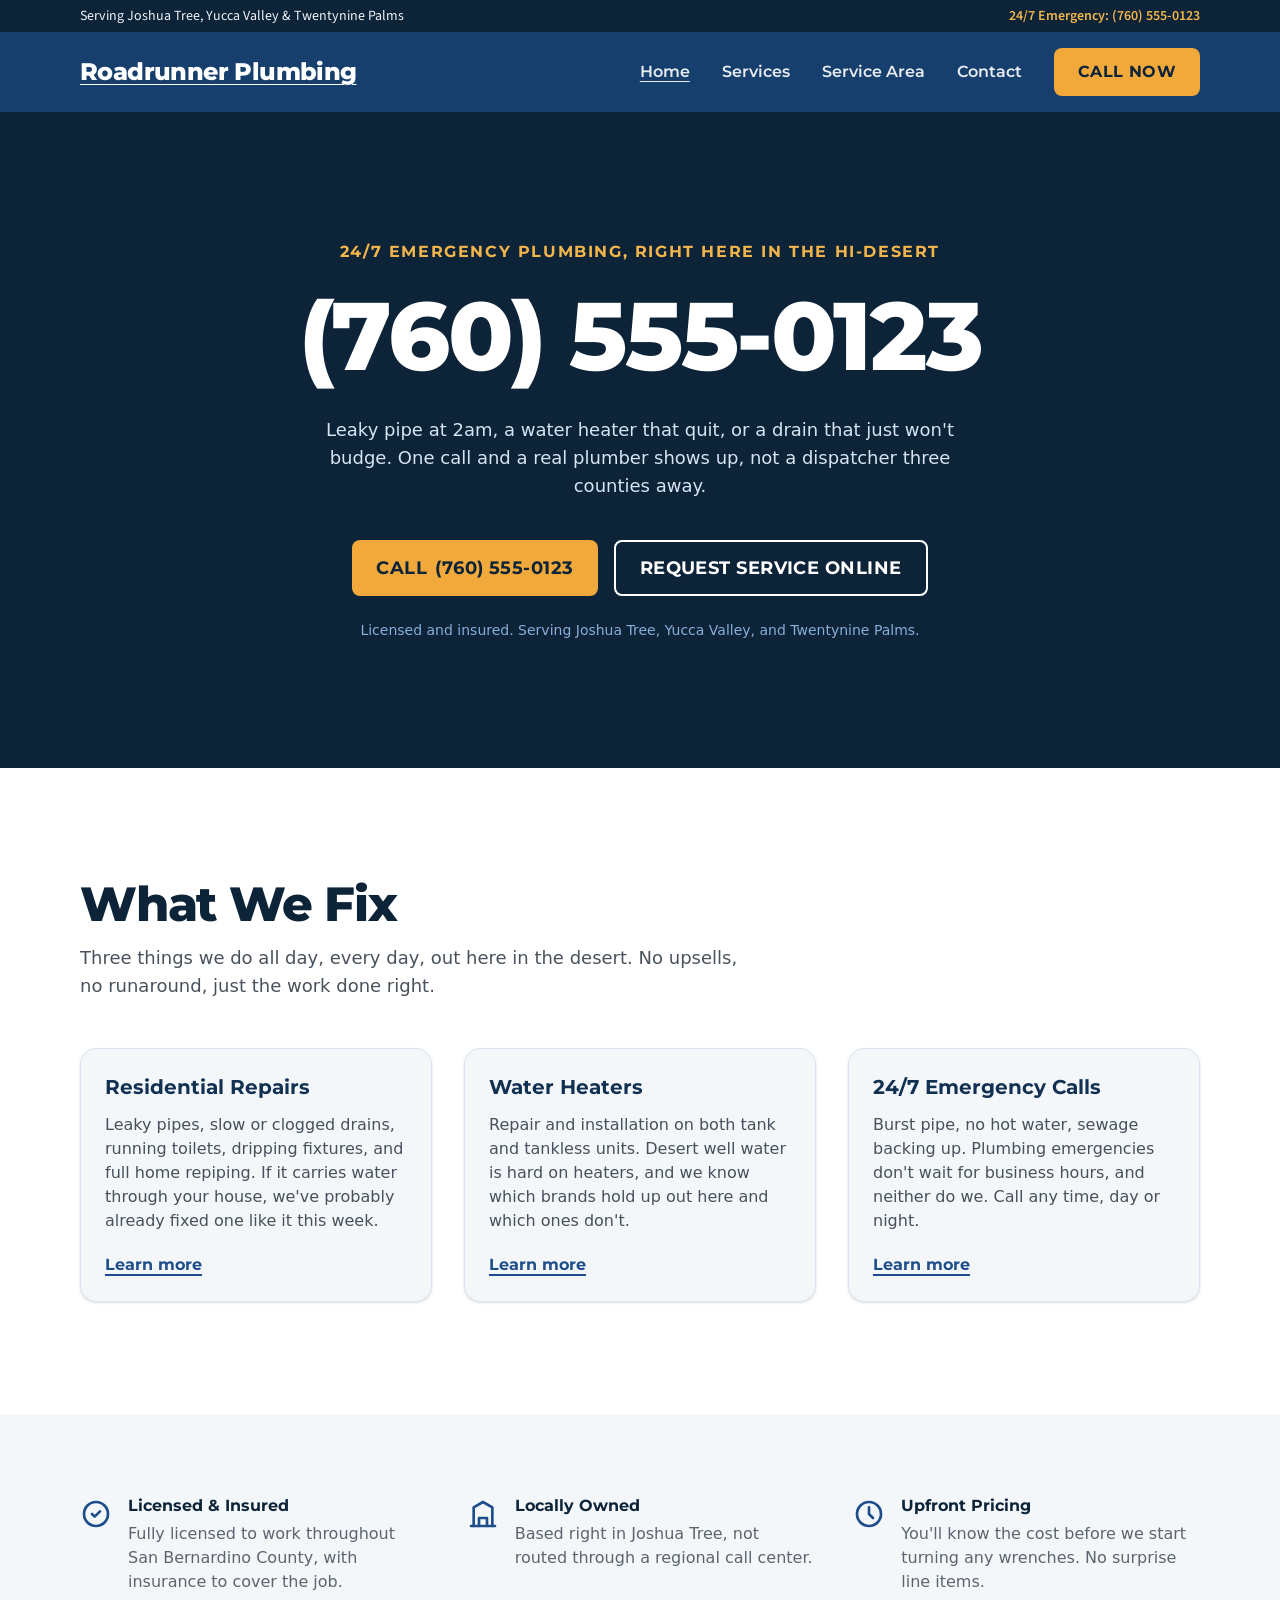
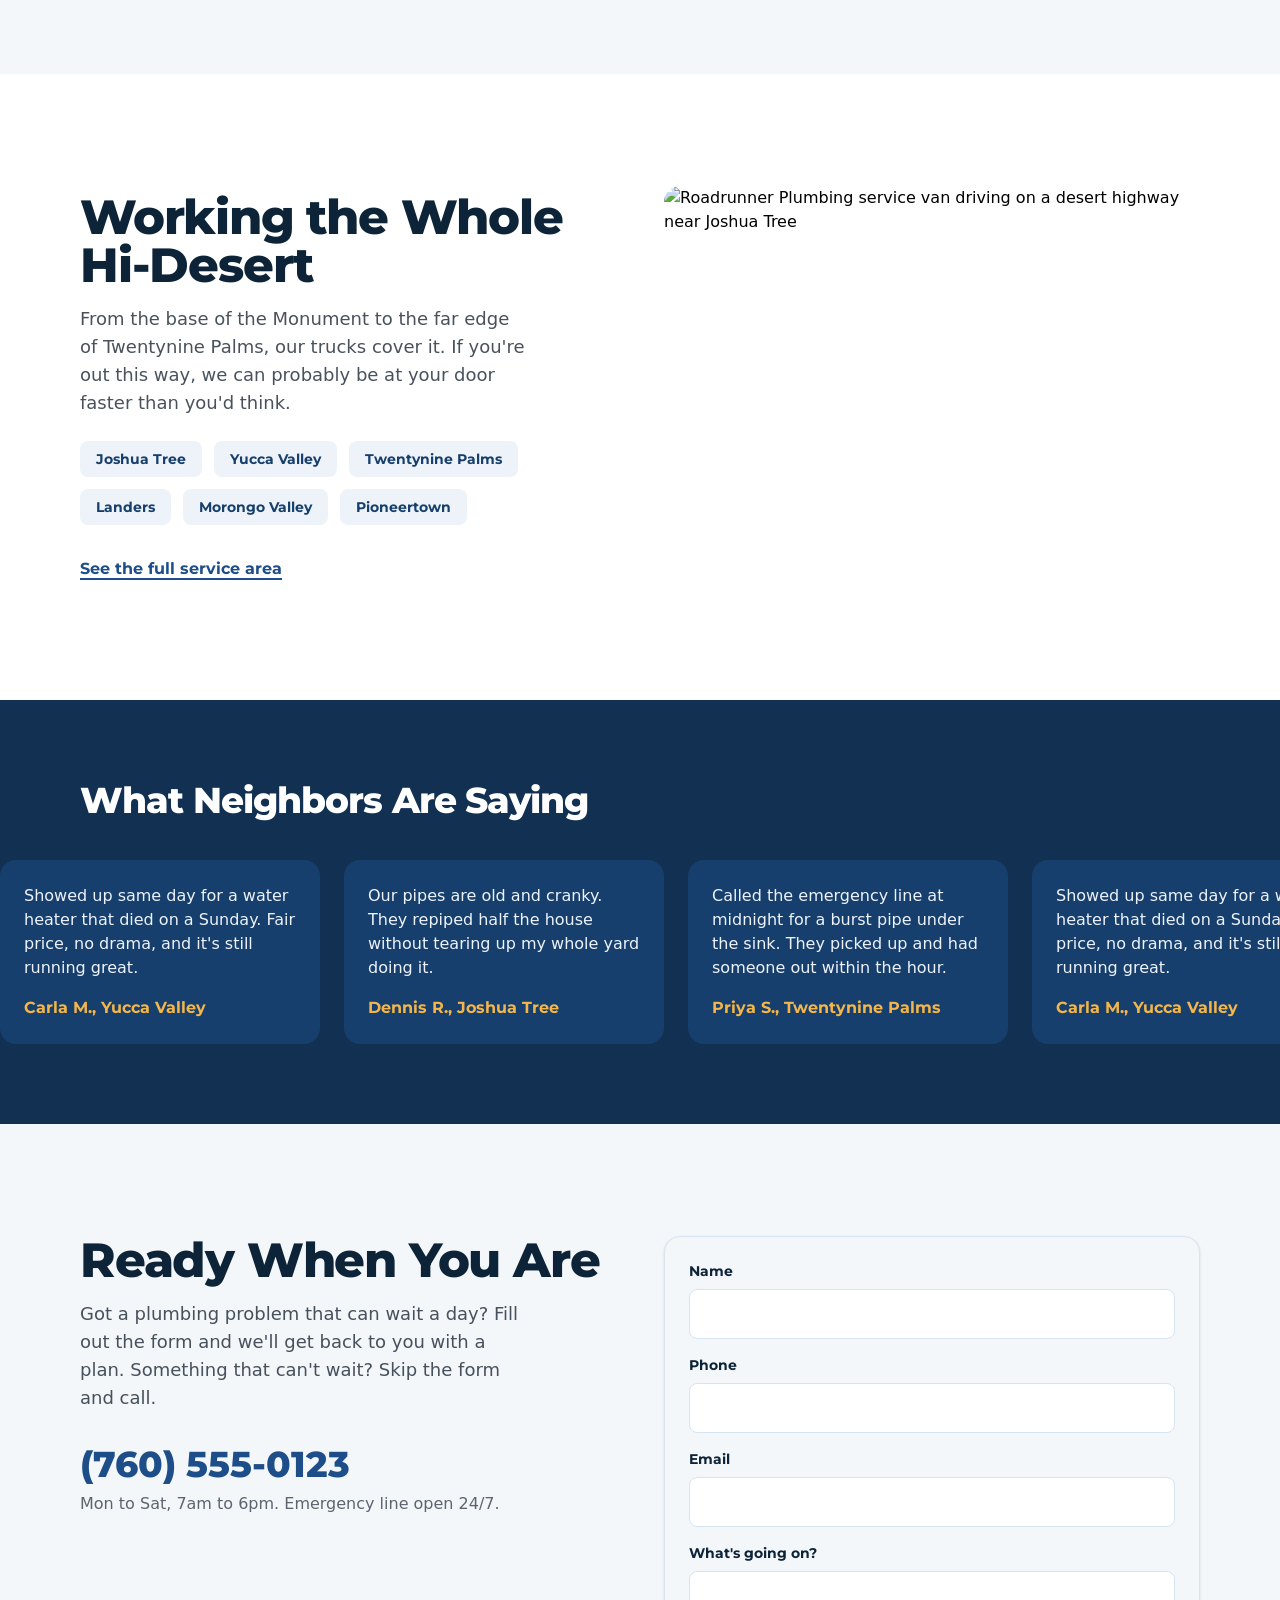
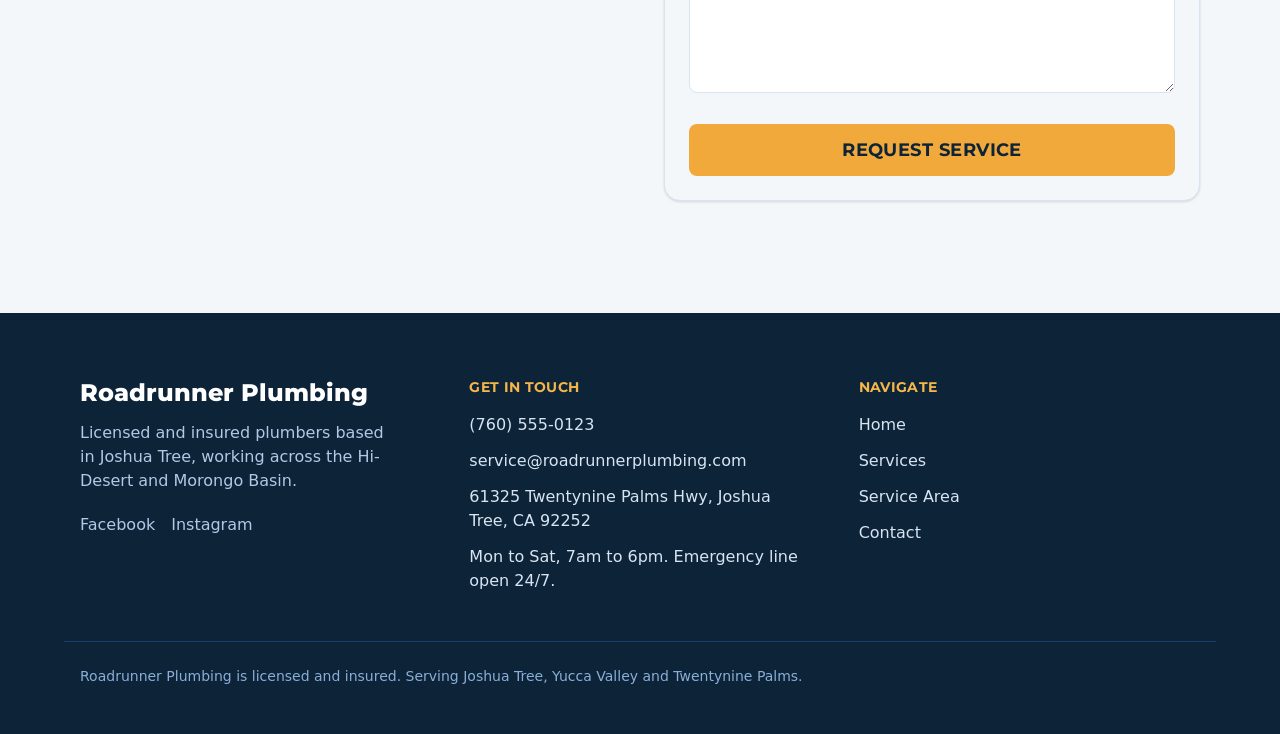
==== index.html @ be27f676 "Initial site generated by Tibly" ====
<!DOCTYPE html>
<html lang="en">
<head>
<meta charset="utf-8">
<meta name="viewport" content="width=device-width, initial-scale=1">
<title>Roadrunner Plumbing | 24/7 Plumbers in Joshua Tree & the Hi-Desert</title>
<meta name="description" content="Roadrunner Plumbing repairs leaks, drains, and fixtures, installs and services tank and tankless water heaters, and answers emergency calls 24/7 across Joshua Tree, Yucca Valley, and Twentynine Palms. Licensed and insured.">
<link rel="canonical" href="https://roadrunner-plumbing-5450.sites.tibly.ai/">
<meta property="og:type" content="website">
<meta property="og:url" content="https://roadrunner-plumbing-5450.sites.tibly.ai/">
<meta property="og:site_name" content="Roadrunner Plumbing">
<meta property="og:title" content="Roadrunner Plumbing | 24/7 Plumbers in Joshua Tree & the Hi-Desert">
<meta property="og:description" content="Roadrunner Plumbing repairs leaks, drains, and fixtures, installs and services tank and tankless water heaters, and answers emergency calls 24/7 across Joshua Tree, Yucca Valley, and Twentynine Palms. Licensed and insured.">
<meta name="twitter:card" content="summary_large_image">
<link rel="icon" href="/favicon.svg" type="image/svg+xml">
<link rel="preconnect" href="https://fonts.googleapis.com">
<link rel="preconnect" href="https://fonts.gstatic.com" crossorigin>
<link href="https://fonts.googleapis.com/css2?family=Montserrat:wght@500;700;800;900&family=Source+Sans+Pro:wght@400;600&display=swap" rel="stylesheet">
<style>details[open] > *:not(summary){animation:tibly-acc .35s ease}@keyframes tibly-acc{from{opacity:0;transform:translateY(-4px)}}</style>
<style>@media (prefers-reduced-motion:no-preference){.tibly-fx{opacity:0;transform:translateY(24px);transition:opacity .7s ease,transform .7s ease}.tibly-fx.tibly-fx-in{opacity:1;transform:none}}</style>
<script>addEventListener('DOMContentLoaded',function(){if(!('IntersectionObserver' in window))return;var io=new IntersectionObserver(function(es){es.forEach(function(en){if(en.isIntersecting){en.target.classList.add('tibly-fx-in');io.unobserve(en.target)}})},{rootMargin:'0px 0px -8% 0px'});document.querySelectorAll('section[data-block] > *').forEach(function(el){if(el.getBoundingClientRect().top>innerHeight){el.classList.add('tibly-fx');io.observe(el)}})});</script>
<style>.tibly-ba{position:relative;overflow:hidden;--ba:50%;cursor:ew-resize;touch-action:pan-y;user-select:none;-webkit-user-select:none}.tibly-ba>img{display:block;width:100%;height:100%;object-fit:cover}.tibly-ba .tibly-ba-before{position:absolute;inset:0;clip-path:inset(0 calc(100% - var(--ba)) 0 0)}.tibly-ba .tibly-ba-before img{display:block;width:100%;height:100%;object-fit:cover}.tibly-ba::after{content:'';position:absolute;top:0;bottom:0;left:var(--ba);width:2px;margin-left:-1px;background:#fff;box-shadow:0 0 6px rgba(0,0,0,.55);pointer-events:none;z-index:1}.tibly-ba::before{content:'';position:absolute;top:50%;left:var(--ba);width:44px;height:44px;transform:translate(-50%,-50%);border-radius:9999px;background:rgba(0,0,0,.75) url("data:image/svg+xml,%3Csvg%20xmlns='http://www.w3.org/2000/svg'%20viewBox='0%200%2024%2024'%20fill='%23fff'%3E%3Cpath%20d='M9%206l-6%206%206%206zM15%206l6%206-6%206z'/%3E%3C/svg%3E") center/22px 22px no-repeat;border:2px solid #fff;box-shadow:0 2px 8px rgba(0,0,0,.4);pointer-events:none;z-index:1}.tibly-ba input[type=range]{position:absolute;inset:0;width:100%;height:100%;margin:0;opacity:0;pointer-events:none;-webkit-appearance:none;appearance:none;z-index:2}[data-lightbox]{cursor:zoom-in}.tibly-lb{position:fixed;inset:0;z-index:9999;background:rgba(0,0,0,.92);display:flex;align-items:center;justify-content:center;cursor:zoom-out;padding:24px}.tibly-lb img{max-width:100%;max-height:100%;object-fit:contain}</style>
<script>document.addEventListener('input',function(e){var t=e.target;if(!t||t.type!=='range')return;var c=t.closest&&t.closest('.tibly-ba');if(c)c.style.setProperty('--ba',t.value+'%')});document.addEventListener('pointerdown',function(e){var c=e.target.closest&&e.target.closest('.tibly-ba');if(!c||e.button>0)return;e.preventDefault();var inp=c.querySelector('input[type=range]');var set=function(x){var r=c.getBoundingClientRect();if(!r.width)return;var p=Math.max(0,Math.min(100,(x-r.left)*100/r.width));c.style.setProperty('--ba',p+'%');if(inp)inp.value=Math.round(p)};set(e.clientX);var mv=function(ev){set(ev.clientX)};var up=function(){document.removeEventListener('pointermove',mv);document.removeEventListener('pointerup',up);document.removeEventListener('pointercancel',up)};document.addEventListener('pointermove',mv);document.addEventListener('pointerup',up);document.addEventListener('pointercancel',up)});document.addEventListener('click',function(e){var im=e.target.closest&&e.target.closest('[data-lightbox]');if(!im||!(im.currentSrc||im.src))return;e.preventDefault();var o=document.createElement('div');o.className='tibly-lb';var big=document.createElement('img');big.src=im.currentSrc||im.src;big.alt=im.alt||'';o.appendChild(big);o.addEventListener('click',function(){o.remove()});document.addEventListener('keydown',function esc(ev){if(ev.key==='Escape'){o.remove();document.removeEventListener('keydown',esc)}});document.body.appendChild(o)});document.addEventListener('click',function(e){var x=e.target.closest&&e.target.closest('[data-announce-close]');if(!x)return;var b=x.closest('[data-announce]');if(b){b.style.display='none';try{sessionStorage.setItem('tibly-announce','1')}catch(_){}}});addEventListener('DOMContentLoaded',function(){try{if(sessionStorage.getItem('tibly-announce')==='1'){var b=document.querySelector('[data-announce]');if(b)b.style.display='none'}}catch(_){}if('IntersectionObserver' in window&&!matchMedia('(prefers-reduced-motion:reduce)').matches){var els=document.querySelectorAll('[data-count]');if(els.length){var io=new IntersectionObserver(function(es){es.forEach(function(en){if(!en.isIntersecting)return;io.unobserve(en.target);var el=en.target,s=el.textContent||'',m=s.match(/[\d,]*\d(?:\.\d+)?/);if(!m)return;var raw=m[0],num=parseFloat(raw.replace(/,/g,''));if(!isFinite(num))return;var pre=s.slice(0,m.index),post=s.slice(m.index+raw.length),grp=raw.indexOf(',')>=0,dec=(raw.split('.')[1]||'').length,t0=performance.now();requestAnimationFrame(function tick(now){var p=Math.min((now-t0)/1400,1);p=1-Math.pow(1-p,3);var v=(num*p).toFixed(dec);if(grp)v=Number(v).toLocaleString('en-US',{minimumFractionDigits:dec});el.textContent=pre+v+post;if(p<1)requestAnimationFrame(tick)})})},{rootMargin:'0px 0px -10% 0px'});els.forEach(function(el){io.observe(el)})}}var badge=document.querySelector('[data-tibly-open]');if(badge){var src=document.querySelector('[data-tibly-field="hours"]');var txt=(src&&src.textContent||'').toLowerCase();var days=['sun','mon','tue','wed','thu','fri','sat'];var toMin=function(h,mm,ap){h=+h;mm=+(mm||0);if(ap==='pm'&&h!==12)h+=12;if(ap==='am'&&h===12)h=0;return h*60+mm};var spans=[];var re=/(sun|mon|tue|wed|thu|fri|sat|daily|every ?day)[a-z]*\s*(?:[-\u2013\u2014]\s*(sun|mon|tue|wed|thu|fri|sat)[a-z]*)?\s*:?\s*(\d{1,2})(?::(\d{2}))?\s*(am|pm)?\s*[-\u2013\u2014]\s*(\d{1,2})(?::(\d{2}))?\s*(am|pm)?/g,mm;while((mm=re.exec(txt))){var d1=mm[1].slice(0,3),d2=mm[2],ap1=mm[5]||(mm[8]==='pm'&&+mm[3]<=+mm[6]?'am':mm[8]),o=toMin(mm[3],mm[4],ap1),c=toMin(mm[6],mm[7],mm[8]);var from=d1==='dai'||d1==='eve'?0:days.indexOf(d1),to=d2?days.indexOf(d2.slice(0,3)):(d1==='dai'||d1==='eve'?6:from);if(from<0)continue;for(var d=from;;d=(d+1)%7){spans.push([d,o,c]);if(d===to)break}}if(spans.length){var now=new Date(),cur=now.getDay(),min=now.getHours()*60+now.getMinutes();var open=spans.some(function(s){return s[0]===cur&&min>=s[1]&&min<s[2]});badge.textContent=open?(badge.getAttribute('data-open-text')||'Open now'):(badge.getAttribute('data-closed-text')||'Closed now');badge.setAttribute('data-state',open?'open':'closed');badge.hidden=false}}});</script>
<style>header a[aria-current="page"]:not(:has(img,svg)){text-decoration:underline;text-underline-offset:4px;text-decoration-thickness:1px}</style>
<style>#nav-open~[class*="peer-checked:"][class*="fixed"]{min-height:100vh;min-height:100dvh}@media (prefers-reduced-motion:no-preference){label[for="nav-open"] span{transition:transform .3s ease,opacity .2s ease}header:has(#nav-open:checked) label[for="nav-open"]:not([aria-label="Close" i]) span:not(:has(span)):nth-of-type(1){transform:translateY(8px) rotate(45deg)}header:has(#nav-open:checked) label[for="nav-open"]:not([aria-label="Close" i]) span:not(:has(span)):nth-of-type(2){opacity:0}header:has(#nav-open:checked) label[for="nav-open"]:not([aria-label="Close" i]) span:not(:has(span)):nth-of-type(3){transform:translateY(-8px) rotate(-45deg)}#nav-open:checked~[class*="peer-checked:"]{animation:tibly-nav-in .25s ease}#nav-open:checked~[class*="peer-checked:"] label[for="nav-open"]{display:inline-block;animation:tibly-x-in .35s ease}@keyframes tibly-nav-in{from{opacity:0;transform:translateY(10px)}}@keyframes tibly-x-in{from{opacity:0;transform:rotate(-90deg) scale(.6)}}}</style>
<link rel="stylesheet" href="/styles.css?v=61025ad1">
</head>
<body>
<!-- block:header -->
<header class="relative font-body text-ink">
  <input type="checkbox" id="nav-open" class="peer sr-only">

  <div class="bg-brand-900 text-brand-50">
    <div class="mx-auto flex max-w-6xl items-center justify-between px-4 py-1.5 text-sm">
      <span>Serving Joshua Tree, Yucca Valley &amp; Twentynine Palms</span>
      <a href="tel:+17605550123" data-tibly-field="phone" class="hidden font-semibold text-accent-400 hover:text-accent-300 sm:inline">24/7 Emergency: (760) 555-0123</a>
    </div>
  </div>

  <div class="bg-brand-700">
    <div class="mx-auto flex max-w-6xl items-center justify-between px-4 py-4">
      <a href="/" class="font-display text-xl font-extrabold tracking-tight text-white md:text-2xl" aria-current="page">
        <span data-tibly-field="business-name">Roadrunner Plumbing</span>
      </a>

      <nav class="hidden items-center gap-8 md:flex">
        <a href="/" class="font-display font-semibold text-white/90 transition-colors hover:text-accent-400" aria-current="page">Home</a>
        <a href="/services" class="font-display font-semibold text-white/90 transition-colors hover:text-accent-400">Services</a>
        <a href="/service-area" class="font-display font-semibold text-white/90 transition-colors hover:text-accent-400">Service Area</a>
        <a href="/contact" class="font-display font-semibold text-white/90 transition-colors hover:text-accent-400">Contact</a>
        <a href="tel:+17605550123" data-tibly-field="phone" class="btn">Call Now</a>
      </nav>

      <label for="nav-open" class="md:hidden cursor-pointer text-white" aria-label="Menu">
        <svg class="h-8 w-8" viewBox="0 0 24 24" fill="none" stroke="currentColor" stroke-width="2" stroke-linecap="round">
          <line x1="3" y1="6" x2="21" y2="6"/>
          <line x1="3" y1="12" x2="21" y2="12"/>
          <line x1="3" y1="18" x2="21" y2="18"/>
        </svg>
      </label>
    </div>
  </div>

  <div class="hidden peer-checked:flex md:hidden fixed inset-0 z-50 flex-col bg-brand-800 px-6 py-6">
    <div class="flex items-center justify-between">
      <span class="font-display text-xl font-extrabold text-white" data-tibly-field="business-name">Roadrunner Plumbing</span>
      <label for="nav-open" aria-label="Close" class="cursor-pointer text-white">
        <svg class="h-8 w-8" viewBox="0 0 24 24" fill="none" stroke="currentColor" stroke-width="2" stroke-linecap="round">
          <line x1="18" y1="6" x2="6" y2="18"/>
          <line x1="6" y1="6" x2="18" y2="18"/>
        </svg>
      </label>
    </div>

    <nav class="mt-16 flex flex-col gap-8">
      <a href="/" class="font-display text-3xl font-bold text-white" aria-current="page">Home</a>
      <a href="/services" class="font-display text-3xl font-bold text-white">Services</a>
      <a href="/service-area" class="font-display text-3xl font-bold text-white">Service Area</a>
      <a href="/contact" class="font-display text-3xl font-bold text-white">Contact</a>
    </nav>

    <div class="mt-auto">
      <a href="tel:+17605550123" data-tibly-field="phone" class="btn w-full text-lg">Call (760) 555-0123</a>
    </div>
  </div>
</header>
<!-- /block:header -->
<!-- block:value-hero-cta -->
<section class="bg-brand-900 text-white relative overflow-hidden" data-block="value-hero-cta">
  <div class="mx-auto max-w-6xl px-4 py-20 text-center md:py-32">
    <p class="font-display text-sm font-bold uppercase tracking-widest text-accent-400 md:text-base">24/7 Emergency Plumbing, Right Here in the Hi-Desert</p>
    <a href="tel:+17605550123" class="mt-6 block break-words font-display text-5xl font-extrabold leading-none tracking-tight text-white transition-colors hover:text-accent-400 sm:text-6xl md:text-8xl">
      <span data-tibly-field="phone">(760) 555-0123</span>
    </a>
    <p class="mx-auto mt-8 max-w-2xl text-lg text-brand-100">
      Leaky pipe at 2am, a water heater that quit, or a drain that just won't budge. One call and a real plumber shows up, not a dispatcher three counties away.
    </p>
    <div class="mt-10 flex flex-col justify-center gap-4 sm:flex-row">
      <a href="tel:+17605550123" class="btn text-lg">Call <span data-tibly-field="phone">(760) 555-0123</span></a>
      <a href="/contact" class="btn-secondary text-lg">Request Service Online</a>
    </div>
    <p class="mt-6 text-sm text-brand-300">Licensed and insured. Serving Joshua Tree, Yucca Valley, and Twentynine Palms.</p>
  </div>
</section>
<!-- /block:value-hero-cta -->
<!-- block:service-grid -->
<section class="bg-white" data-block="service-grid">
  <div class="mx-auto max-w-6xl px-4 py-20 md:py-28">
    <div class="max-w-2xl">
      <h2 class="font-display text-4xl font-extrabold tracking-tight text-brand-900 md:text-5xl">What We Fix</h2>
      <p class="mt-4 text-lg text-ink/80">Three things we do all day, every day, out here in the desert. No upsells, no runaround, just the work done right.</p>
    </div>

    <div class="mt-12 grid grid-cols-1 gap-8 md:grid-cols-3">
      <div class="card flex flex-col transition-all duration-200 hover:-translate-y-1 hover:shadow-md">
        <h3 class="font-display text-xl font-bold text-brand-800">Residential Repairs</h3>
        <p class="mt-3 flex-1 text-ink/80">Leaky pipes, slow or clogged drains, running toilets, dripping fixtures, and full home repiping. If it carries water through your house, we've probably already fixed one like it this week.</p>
        <a href="/services" class="mt-5 inline-block font-display font-bold text-brand-600 underline decoration-2 underline-offset-4 transition-colors hover:text-accent-600">Learn more</a>
      </div>

      <div class="card flex flex-col transition-all duration-200 hover:-translate-y-1 hover:shadow-md">
        <h3 class="font-display text-xl font-bold text-brand-800">Water Heaters</h3>
        <p class="mt-3 flex-1 text-ink/80">Repair and installation on both tank and tankless units. Desert well water is hard on heaters, and we know which brands hold up out here and which ones don't.</p>
        <a href="/services" class="mt-5 inline-block font-display font-bold text-brand-600 underline decoration-2 underline-offset-4 transition-colors hover:text-accent-600">Learn more</a>
      </div>

      <div class="card flex flex-col transition-all duration-200 hover:-translate-y-1 hover:shadow-md">
        <h3 class="font-display text-xl font-bold text-brand-800">24/7 Emergency Calls</h3>
        <p class="mt-3 flex-1 text-ink/80">Burst pipe, no hot water, sewage backing up. Plumbing emergencies don't wait for business hours, and neither do we. Call any time, day or night.</p>
        <a href="/services" class="mt-5 inline-block font-display font-bold text-brand-600 underline decoration-2 underline-offset-4 transition-colors hover:text-accent-600">Learn more</a>
      </div>
    </div>
  </div>
</section>
<!-- /block:service-grid -->
<!-- block:trust-bar -->
<section class="bg-surface" data-block="trust-bar">
  <div class="mx-auto max-w-6xl px-4 py-16 md:py-20">
    <div class="grid grid-cols-1 gap-10 md:grid-cols-3">
      <div class="flex items-start gap-4">
        <svg class="mt-1 h-8 w-8 shrink-0 text-brand-600" viewBox="0 0 24 24" fill="none" stroke="currentColor" stroke-width="2" stroke-linecap="round" stroke-linejoin="round"><path d="M9 12l2 2 4-4"/><circle cx="12" cy="12" r="9"/></svg>
        <div>
          <h3 class="font-display font-bold text-brand-900">Licensed &amp; Insured</h3>
          <p class="mt-1 text-ink/70">Fully licensed to work throughout San Bernardino County, with insurance to cover the job.</p>
        </div>
      </div>
      <div class="flex items-start gap-4">
        <svg class="mt-1 h-8 w-8 shrink-0 text-brand-600" viewBox="0 0 24 24" fill="none" stroke="currentColor" stroke-width="2" stroke-linecap="round" stroke-linejoin="round"><path d="M3 21h18"/><path d="M5 21V7l7-4 7 4v14"/><path d="M9 21v-6h6v6"/></svg>
        <div>
          <h3 class="font-display font-bold text-brand-900">Locally Owned</h3>
          <p class="mt-1 text-ink/70">Based right in Joshua Tree, not routed through a regional call center.</p>
        </div>
      </div>
      <div class="flex items-start gap-4">
        <svg class="mt-1 h-8 w-8 shrink-0 text-brand-600" viewBox="0 0 24 24" fill="none" stroke="currentColor" stroke-width="2" stroke-linecap="round" stroke-linejoin="round"><circle cx="12" cy="12" r="9"/><path d="M12 7v5l3 3"/></svg>
        <div>
          <h3 class="font-display font-bold text-brand-900">Upfront Pricing</h3>
          <p class="mt-1 text-ink/70">You'll know the cost before we start turning any wrenches. No surprise line items.</p>
        </div>
      </div>
    </div>
  </div>
</section>
<!-- /block:trust-bar -->
<!-- block:coverage-area -->
<section class="bg-white" data-block="coverage-area">
  <div class="mx-auto max-w-6xl px-4 py-20 md:py-28">
    <div class="grid grid-cols-1 gap-12 md:grid-cols-2 md:items-center">
      <div>
        <h2 class="font-display text-4xl font-extrabold tracking-tight text-brand-900 md:text-5xl">Working the Whole Hi-Desert</h2>
        <p class="mt-4 max-w-md text-lg text-ink/80">From the base of the Monument to the far edge of Twentynine Palms, our trucks cover it. If you're out this way, we can probably be at your door faster than you'd think.</p>
        <div class="mt-6 flex flex-wrap gap-3">
          <span class="rounded-md bg-brand-50 px-4 py-2 font-display text-sm font-bold text-brand-700">Joshua Tree</span>
          <span class="rounded-md bg-brand-50 px-4 py-2 font-display text-sm font-bold text-brand-700">Yucca Valley</span>
          <span class="rounded-md bg-brand-50 px-4 py-2 font-display text-sm font-bold text-brand-700">Twentynine Palms</span>
          <span class="rounded-md bg-brand-50 px-4 py-2 font-display text-sm font-bold text-brand-700">Landers</span>
          <span class="rounded-md bg-brand-50 px-4 py-2 font-display text-sm font-bold text-brand-700">Morongo Valley</span>
          <span class="rounded-md bg-brand-50 px-4 py-2 font-display text-sm font-bold text-brand-700">Pioneertown</span>
        </div>
        <a href="/service-area" class="mt-8 inline-block font-display font-bold text-brand-600 underline decoration-2 underline-offset-4 transition-colors hover:text-accent-600">See the full service area</a>
      </div>
      <div class="overflow-hidden rounded-lg">
        <img loading="lazy" src="https://images.pexels.com/photos/3026093/pexels-photo-3026093.jpeg?auto=compress&cs=tinysrgb&h=650&w=940" alt="Roadrunner Plumbing service van driving on a desert highway near Joshua Tree" class="aspect-[4/3] w-full object-cover">
      </div>
    </div>
  </div>
</section>
<!-- /block:coverage-area -->
<!-- block:review-strip -->
<section class="bg-brand-800 py-16 md:py-20" data-block="review-strip">
  <div class="mx-auto max-w-6xl px-4">
    <h2 class="font-display text-3xl font-extrabold tracking-tight text-white md:text-4xl">What Neighbors Are Saying</h2>
  </div>
  <div class="mt-10 overflow-hidden">
    <div class="flex w-max animate-marquee gap-6">
      <div class="flex shrink-0 gap-6">
        <div class="w-80 shrink-0 rounded-lg bg-brand-700 p-6">
          <p class="text-brand-50">Showed up same day for a water heater that died on a Sunday. Fair price, no drama, and it's still running great.</p>
          <p class="mt-4 font-display font-bold text-accent-400">Carla M., Yucca Valley</p>
        </div>
        <div class="w-80 shrink-0 rounded-lg bg-brand-700 p-6">
          <p class="text-brand-50">Our pipes are old and cranky. They repiped half the house without tearing up my whole yard doing it.</p>
          <p class="mt-4 font-display font-bold text-accent-400">Dennis R., Joshua Tree</p>
        </div>
        <div class="w-80 shrink-0 rounded-lg bg-brand-700 p-6">
          <p class="text-brand-50">Called the emergency line at midnight for a burst pipe under the sink. They picked up and had someone out within the hour.</p>
          <p class="mt-4 font-display font-bold text-accent-400">Priya S., Twentynine Palms</p>
        </div>
      </div>
      <div class="flex shrink-0 gap-6" aria-hidden="true">
        <div class="w-80 shrink-0 rounded-lg bg-brand-700 p-6">
          <p class="text-brand-50">Showed up same day for a water heater that died on a Sunday. Fair price, no drama, and it's still running great.</p>
          <p class="mt-4 font-display font-bold text-accent-400">Carla M., Yucca Valley</p>
        </div>
        <div class="w-80 shrink-0 rounded-lg bg-brand-700 p-6">
          <p class="text-brand-50">Our pipes are old and cranky. They repiped half the house without tearing up my whole yard doing it.</p>
          <p class="mt-4 font-display font-bold text-accent-400">Dennis R., Joshua Tree</p>
        </div>
        <div class="w-80 shrink-0 rounded-lg bg-brand-700 p-6">
          <p class="text-brand-50">Called the emergency line at midnight for a burst pipe under the sink. They picked up and had someone out within the hour.</p>
          <p class="mt-4 font-display font-bold text-accent-400">Priya S., Twentynine Palms</p>
        </div>
      </div>
    </div>
  </div>
</section>
<!-- /block:review-strip -->
<!-- block:quote-cta -->
<section class="bg-surface" data-block="quote-cta">
  <div class="mx-auto max-w-6xl px-4 py-20 md:py-28">
    <div class="grid grid-cols-1 gap-12 md:grid-cols-2">
      <div>
        <h2 class="font-display text-4xl font-extrabold tracking-tight text-brand-900 md:text-5xl">Ready When You Are</h2>
        <p class="mt-4 max-w-md text-lg text-ink/80">Got a plumbing problem that can wait a day? Fill out the form and we'll get back to you with a plan. Something that can't wait? Skip the form and call.</p>
        <a href="tel:+17605550123" class="mt-8 inline-flex font-display text-3xl font-extrabold text-brand-600 transition-colors hover:text-accent-600 md:text-4xl">
          <span data-tibly-field="phone">(760) 555-0123</span>
        </a>
        <p class="mt-2 text-ink/70" data-tibly-field="hours">Mon to Sat, 7am to 6pm. Emergency line open 24/7.</p>
      </div>

      <form method="POST" action="https://api.tibly.ai/api/public/site-forms" class="card">
        <input type="hidden" name="_page" value="/">
        <input type="text" name="_gotcha" class="hidden" tabindex="-1" autocomplete="off" aria-hidden="true">

        <div>
          <label for="qc-name" class="block font-display text-sm font-bold text-brand-900">Name</label>
          <input id="qc-name" name="name" type="text" required class="mt-2 w-full rounded-md border border-brand-100 bg-white px-4 py-3 text-ink focus:outline-none focus:ring-2 focus:ring-brand-500">
        </div>

        <div class="mt-4">
          <label for="qc-phone" class="block font-display text-sm font-bold text-brand-900">Phone</label>
          <input id="qc-phone" name="phone" type="tel" required class="mt-2 w-full rounded-md border border-brand-100 bg-white px-4 py-3 text-ink focus:outline-none focus:ring-2 focus:ring-brand-500">
        </div>

        <div class="mt-4">
          <label for="qc-email" class="block font-display text-sm font-bold text-brand-900">Email</label>
          <input id="qc-email" name="email" type="email" class="mt-2 w-full rounded-md border border-brand-100 bg-white px-4 py-3 text-ink focus:outline-none focus:ring-2 focus:ring-brand-500">
        </div>

        <div class="mt-4">
          <label for="qc-message" class="block font-display text-sm font-bold text-brand-900">What's going on?</label>
          <textarea id="qc-message" name="message" rows="4" required class="mt-2 w-full rounded-md border border-brand-100 bg-white px-4 py-3 text-ink focus:outline-none focus:ring-2 focus:ring-brand-500"></textarea>
        </div>

        <button type="submit" class="btn mt-6 w-full text-lg">Request Service</button>
      </form>
    </div>
  </div>
</section>
<!-- /block:quote-cta -->
<!-- block:footer -->
<footer class="bg-brand-900 pb-24 pt-16 text-brand-50 md:pb-12">
  <div class="mx-auto grid max-w-6xl grid-cols-1 gap-12 px-4 md:grid-cols-3">
    <div>
      <h2 class="font-display text-2xl font-extrabold text-white">
        <span data-tibly-field="business-name">Roadrunner Plumbing</span>
      </h2>
      <p class="mt-3 max-w-xs text-brand-200">
        Licensed and insured plumbers based in Joshua Tree, working across the Hi-Desert and Morongo Basin.
      </p>
      <div data-tibly-field="links" class="mt-5 flex gap-4">
        <a href="https://facebook.com" class="text-brand-200 transition-colors hover:text-accent-400">Facebook</a>
        <a href="https://instagram.com" class="text-brand-200 transition-colors hover:text-accent-400">Instagram</a>
      </div>
    </div>

    <div>
      <h3 class="font-display text-sm font-bold uppercase tracking-wide text-accent-400">Get In Touch</h3>
      <ul class="mt-4 space-y-3 text-brand-100">
        <li>
          <a href="tel:+17605550123" data-tibly-field="phone" class="hover:text-white">(760) 555-0123</a>
        </li>
        <li>
          <a href="mailto:service@roadrunnerplumbing.com" data-tibly-field="email" class="hover:text-white">service@roadrunnerplumbing.com</a>
        </li>
        <li data-tibly-field="address">61325 Twentynine Palms Hwy, Joshua Tree, CA 92252</li>
        <li data-tibly-field="hours">Mon to Sat, 7am to 6pm. Emergency line open 24/7.</li>
      </ul>
    </div>

    <div>
      <h3 class="font-display text-sm font-bold uppercase tracking-wide text-accent-400">Navigate</h3>
      <nav class="mt-4 flex flex-col gap-3 text-brand-100">
        <a href="/" class="hover:text-white">Home</a>
        <a href="/services" class="hover:text-white">Services</a>
        <a href="/service-area" class="hover:text-white">Service Area</a>
        <a href="/contact" class="hover:text-white">Contact</a>
      </nav>
    </div>
  </div>

  <div class="mx-auto mt-12 max-w-6xl border-t border-brand-700 px-4 pt-6 text-sm text-brand-300">
    <span data-tibly-field="business-name">Roadrunner Plumbing</span> is licensed and insured. Serving Joshua Tree, Yucca Valley and Twentynine Palms.
  </div>

  <div class="fixed bottom-0 inset-x-0 z-40 md:hidden">
    <a href="tel:+17605550123" data-tibly-field="phone" class="flex w-full items-center justify-center bg-accent-500 py-4 font-display text-lg font-bold uppercase tracking-wide text-brand-900 transition-colors hover:bg-accent-400">
      Call Now: (760) 555-0123
    </a>
  </div>
</footer>
<!-- /block:footer -->
  <script async src="https://api.tibly.ai/widget/v1.js"></script>
</body>
</html>
---- styles.css ----
/*! tailwindcss v4.3.2 | MIT License | https://tailwindcss.com */
@layer properties{@supports (((-webkit-hyphens:none)) and (not (margin-trim:inline))) or ((-moz-orient:inline) and (not (color:rgb(from red r g b)))){*,:before,:after,::backdrop{--tw-scroll-snap-strictness:proximity;--tw-space-y-reverse:0;--tw-border-style:solid;--tw-leading:initial;--tw-font-weight:initial;--tw-tracking:initial;--tw-shadow:0 0 #0000;--tw-shadow-color:initial;--tw-shadow-alpha:100%;--tw-inset-shadow:0 0 #0000;--tw-inset-shadow-color:initial;--tw-inset-shadow-alpha:100%;--tw-ring-color:initial;--tw-ring-shadow:0 0 #0000;--tw-inset-ring-color:initial;--tw-inset-ring-shadow:0 0 #0000;--tw-ring-inset:initial;--tw-ring-offset-width:0px;--tw-ring-offset-color:#fff;--tw-ring-offset-shadow:0 0 #0000;--tw-duration:initial;--tw-translate-x:0;--tw-translate-y:0;--tw-translate-z:0}}}@layer theme{:root,:host{--font-sans:ui-sans-serif, system-ui, sans-serif, "Apple Color Emoji", "Segoe UI Emoji", "Segoe UI Symbol", "Noto Color Emoji";--font-mono:ui-monospace, SFMono-Regular, Menlo, Monaco, Consolas, "Liberation Mono", "Courier New", monospace;--color-white:#fff;--spacing:.25rem;--container-xs:20rem;--container-sm:24rem;--container-md:28rem;--container-2xl:42rem;--container-6xl:72rem;--text-xs:.75rem;--text-xs--line-height:calc(1 / .75);--text-sm:.875rem;--text-sm--line-height:calc(1.25 / .875);--text-base:1rem;--text-base--line-height:calc(1.5 / 1);--text-lg:1.125rem;--text-lg--line-height:calc(1.75 / 1.125);--text-xl:1.25rem;--text-xl--line-height:calc(1.75 / 1.25);--text-2xl:1.5rem;--text-2xl--line-height:calc(2 / 1.5);--text-3xl:1.875rem;--text-3xl--line-height:calc(2.25 / 1.875);--text-4xl:2.25rem;--text-4xl--line-height:calc(2.5 / 2.25);--text-5xl:3rem;--text-5xl--line-height:1;--text-6xl:3.75rem;--text-6xl--line-height:1;--text-7xl:4.5rem;--text-7xl--line-height:1;--text-8xl:6rem;--text-8xl--line-height:1;--text-9xl:8rem;--text-9xl--line-height:1;--font-weight-semibold:600;--font-weight-bold:700;--font-weight-extrabold:800;--tracking-tight:-.025em;--tracking-wide:.025em;--tracking-widest:.1em;--leading-tight:1.25;--radius-sm:.25rem;--radius-md:.5rem;--radius-lg:1rem;--aspect-video:16 / 9;--default-transition-duration:.15s;--default-transition-timing-function:cubic-bezier(.4, 0, .2, 1);--default-font-family:var(--font-sans);--default-mono-font-family:var(--font-mono);--color-brand-50:#eef3f9;--color-brand-100:#d7e4f2;--color-brand-200:#b0c9e5;--color-brand-300:#89aed8;--color-brand-400:#4d7dbd;--color-brand-500:#2c5ea0;--color-brand-600:#1d4e89;--color-brand-700:#173f6d;--color-brand-800:#123152;--color-brand-900:#0d2338;--color-accent-50:#fef6ea;--color-accent-100:#fce9c8;--color-accent-200:#f9d38f;--color-accent-300:#f6bd63;--color-accent-400:#f4b64a;--color-accent-500:#f2a93b;--color-accent-600:#d98f22;--color-accent-700:#b3721a;--color-accent-800:#8c5814;--color-accent-900:#66400e;--color-surface:#f4f7fa;--color-ink:#1b2733;--font-display:"Montserrat", sans-serif;--font-body:"Source Sans Pro", sans-serif;--animate-marquee:marquee 30s linear infinite;--animate-kenburns:kenburns 18s ease-in-out infinite alternate;--animate-float:float 6s ease-in-out infinite;--animate-pulse-soft:pulse-soft 4s ease-in-out infinite;--animate-spin-slow:spin-slow 24s linear infinite}}@layer base{*,:after,:before,::backdrop{box-sizing:border-box;border:0 solid;margin:0;padding:0}::file-selector-button{box-sizing:border-box;border:0 solid;margin:0;padding:0}html,:host{-webkit-text-size-adjust:100%;tab-size:4;line-height:1.5;font-family:var(--default-font-family,ui-sans-serif, system-ui, sans-serif, "Apple Color Emoji", "Segoe UI Emoji", "Segoe UI Symbol", "Noto Color Emoji");font-feature-settings:var(--default-font-feature-settings,normal);font-variation-settings:var(--default-font-variation-settings,normal);-webkit-tap-highlight-color:transparent}hr{height:0;color:inherit;border-top-width:1px}abbr:where([title]){-webkit-text-decoration:underline dotted;text-decoration:underline dotted}h1,h2,h3,h4,h5,h6{font-size:inherit;font-weight:inherit}a{color:inherit;-webkit-text-decoration:inherit;-webkit-text-decoration:inherit;-webkit-text-decoration:inherit;text-decoration:inherit}b,strong{font-weight:bolder}code,kbd,samp,pre{font-family:var(--default-mono-font-family,ui-monospace, SFMono-Regular, Menlo, Monaco, Consolas, "Liberation Mono", "Courier New", monospace);font-feature-settings:var(--default-mono-font-feature-settings,normal);font-variation-settings:var(--default-mono-font-variation-settings,normal);font-size:1em}small{font-size:80%}sub,sup{vertical-align:baseline;font-size:75%;line-height:0;position:relative}sub{bottom:-.25em}sup{top:-.5em}table{text-indent:0;border-color:inherit;border-collapse:collapse}:-moz-focusring{outline:auto}progress{vertical-align:baseline}summary{display:list-item}ol,ul,menu{list-style:none}img,svg,video,canvas,audio,iframe,embed,object{vertical-align:middle;display:block}img,video{max-width:100%;height:auto}button,input,select,optgroup,textarea{font:inherit;font-feature-settings:inherit;font-variation-settings:inherit;letter-spacing:inherit;color:inherit;opacity:1;background-color:#0000;border-radius:0}::file-selector-button{font:inherit;font-feature-settings:inherit;font-variation-settings:inherit;letter-spacing:inherit;color:inherit;opacity:1;background-color:#0000;border-radius:0}:where(select:is([multiple],[size])) optgroup{font-weight:bolder}:where(select:is([multiple],[size])) optgroup option{padding-inline-start:20px}::file-selector-button{margin-inline-end:4px}::placeholder{opacity:1}@supports (not ((-webkit-appearance:-apple-pay-button))) or (contain-intrinsic-size:1px){::placeholder{color:currentColor}@supports (color:color-mix(in lab, red, red)){::placeholder{color:color-mix(in oklab, currentcolor 50%, transparent)}}}textarea{resize:vertical}::-webkit-search-decoration{-webkit-appearance:none}::-webkit-date-and-time-value{min-height:1lh;text-align:inherit}::-webkit-datetime-edit{display:inline-flex}::-webkit-datetime-edit-fields-wrapper{padding:0}::-webkit-datetime-edit{padding-block:0}::-webkit-datetime-edit-year-field{padding-block:0}::-webkit-datetime-edit-month-field{padding-block:0}::-webkit-datetime-edit-day-field{padding-block:0}::-webkit-datetime-edit-hour-field{padding-block:0}::-webkit-datetime-edit-minute-field{padding-block:0}::-webkit-datetime-edit-second-field{padding-block:0}::-webkit-datetime-edit-millisecond-field{padding-block:0}::-webkit-datetime-edit-meridiem-field{padding-block:0}::-webkit-calendar-picker-indicator{line-height:1}:-moz-ui-invalid{box-shadow:none}button,input:where([type=button],[type=reset],[type=submit]){appearance:button}::file-selector-button{appearance:button}::-webkit-inner-spin-button{height:auto}::-webkit-outer-spin-button{height:auto}[hidden]:where(:not([hidden=until-found])){display:none!important}}@layer components{.btn{justify-content:center;align-items:center;gap:calc(var(--spacing) * 2);border-radius:var(--radius-md);background-color:var(--color-accent-500);padding-inline:calc(var(--spacing) * 6);padding-block:calc(var(--spacing) * 3);font-family:var(--font-display);--tw-font-weight:var(--font-weight-bold);font-weight:var(--font-weight-bold);--tw-tracking:var(--tracking-wide);letter-spacing:var(--tracking-wide);color:var(--color-brand-900);text-transform:uppercase;transition-property:all;transition-timing-function:var(--tw-ease,var(--default-transition-timing-function));transition-duration:var(--tw-duration,var(--default-transition-duration));--tw-duration:.2s;transition-duration:.2s;display:inline-flex}@media (hover:hover){.btn:hover{--tw-translate-y:calc(var(--spacing) * -.5);translate:var(--tw-translate-x) var(--tw-translate-y);background-color:var(--color-accent-400)}}.btn:focus{--tw-outline-style:none;outline-style:none}.btn:focus-visible{--tw-ring-shadow:var(--tw-ring-inset,) 0 0 0 calc(2px + var(--tw-ring-offset-width)) var(--tw-ring-color,currentcolor);box-shadow:var(--tw-inset-shadow), var(--tw-inset-ring-shadow), var(--tw-ring-offset-shadow), var(--tw-ring-shadow), var(--tw-shadow);--tw-ring-color:var(--color-accent-700);--tw-ring-offset-width:2px;--tw-ring-offset-shadow:var(--tw-ring-inset,) 0 0 0 var(--tw-ring-offset-width) var(--tw-ring-offset-color)}.btn-secondary{justify-content:center;align-items:center;gap:calc(var(--spacing) * 2);border-radius:var(--radius-md);border-style:var(--tw-border-style);border-width:2px;border-color:var(--color-white);padding-inline:calc(var(--spacing) * 6);padding-block:calc(var(--spacing) * 3);font-family:var(--font-display);--tw-font-weight:var(--font-weight-bold);font-weight:var(--font-weight-bold);--tw-tracking:var(--tracking-wide);letter-spacing:var(--tracking-wide);color:var(--color-white);text-transform:uppercase;transition-property:all;transition-timing-function:var(--tw-ease,var(--default-transition-timing-function));transition-duration:var(--tw-duration,var(--default-transition-duration));--tw-duration:.2s;transition-duration:.2s;display:inline-flex}@media (hover:hover){.btn-secondary:hover{background-color:var(--color-white);color:var(--color-brand-700)}}.btn-secondary:focus{--tw-outline-style:none;outline-style:none}.btn-secondary:focus-visible{--tw-ring-shadow:var(--tw-ring-inset,) 0 0 0 calc(2px + var(--tw-ring-offset-width)) var(--tw-ring-color,currentcolor);box-shadow:var(--tw-inset-shadow), var(--tw-inset-ring-shadow), var(--tw-ring-offset-shadow), var(--tw-ring-shadow), var(--tw-shadow);--tw-ring-color:var(--color-white);--tw-ring-offset-width:2px;--tw-ring-offset-shadow:var(--tw-ring-inset,) 0 0 0 var(--tw-ring-offset-width) var(--tw-ring-offset-color);--tw-ring-offset-color:var(--color-brand-700)}.card{border-radius:var(--radius-lg);border-style:var(--tw-border-style);border-width:1px;border-color:var(--color-brand-100);background-color:var(--color-surface);padding:calc(var(--spacing) * 6);--tw-shadow:0 1px 3px 0 var(--tw-shadow-color,#0000001a), 0 1px 2px -1px var(--tw-shadow-color,#0000001a);box-shadow:var(--tw-inset-shadow), var(--tw-inset-ring-shadow), var(--tw-ring-offset-shadow), var(--tw-ring-shadow), var(--tw-shadow)}}@layer utilities{.sr-only{clip-path:inset(50%);white-space:nowrap;border-width:0;width:1px;height:1px;margin:-1px;padding:0;position:absolute;overflow:hidden}.absolute{position:absolute}.fixed{position:fixed}.relative{position:relative}.inset-0{inset:0}.inset-x-0{inset-inline:0}.-top-8{top:calc(var(--spacing) * -8)}.bottom-0{bottom:0}.-left-2{left:calc(var(--spacing) * -2)}.z-40{z-index:40}.z-50{z-index:50}.mx-auto{margin-inline:auto}.mt-1{margin-top:var(--spacing)}.mt-1\.5{margin-top:calc(var(--spacing) * 1.5)}.mt-2{margin-top:calc(var(--spacing) * 2)}.mt-3{margin-top:calc(var(--spacing) * 3)}.mt-4{margin-top:calc(var(--spacing) * 4)}.mt-5{margin-top:calc(var(--spacing) * 5)}.mt-6{margin-top:calc(var(--spacing) * 6)}.mt-8{margin-top:calc(var(--spacing) * 8)}.mt-10{margin-top:calc(var(--spacing) * 10)}.mt-12{margin-top:calc(var(--spacing) * 12)}.mt-16{margin-top:calc(var(--spacing) * 16)}.mt-auto{margin-top:auto}.block{display:block}.flex{display:flex}.grid{display:grid}.hidden{display:none}.inline-block{display:inline-block}.inline-flex{display:inline-flex}.aspect-\[4\/3\]{aspect-ratio:4/3}.aspect-video{aspect-ratio:var(--aspect-video)}.h-8{height:calc(var(--spacing) * 8)}.h-9{height:calc(var(--spacing) * 9)}.h-full{height:100%}.w-8{width:calc(var(--spacing) * 8)}.w-9{width:calc(var(--spacing) * 9)}.w-80{width:calc(var(--spacing) * 80)}.w-\[85\%\]{width:85%}.w-full{width:100%}.w-max{width:max-content}.max-w-2xl{max-width:var(--container-2xl)}.max-w-6xl{max-width:var(--container-6xl)}.max-w-md{max-width:var(--container-md)}.max-w-prose{max-width:65ch}.max-w-sm{max-width:var(--container-sm)}.max-w-xs{max-width:var(--container-xs)}.flex-1{flex:1}.shrink-0{flex-shrink:0}.animate-marquee{animation:var(--animate-marquee)}.cursor-pointer{cursor:pointer}.snap-x{scroll-snap-type:x var(--tw-scroll-snap-strictness)}.snap-mandatory{--tw-scroll-snap-strictness:mandatory}.snap-start{scroll-snap-align:start}.grid-cols-1{grid-template-columns:repeat(1,minmax(0,1fr))}.grid-cols-2{grid-template-columns:repeat(2,minmax(0,1fr))}.flex-col{flex-direction:column}.flex-wrap{flex-wrap:wrap}.items-center{align-items:center}.items-start{align-items:flex-start}.justify-between{justify-content:space-between}.justify-center{justify-content:center}.gap-2{gap:calc(var(--spacing) * 2)}.gap-3{gap:calc(var(--spacing) * 3)}.gap-4{gap:calc(var(--spacing) * 4)}.gap-5{gap:calc(var(--spacing) * 5)}.gap-6{gap:calc(var(--spacing) * 6)}.gap-8{gap:calc(var(--spacing) * 8)}.gap-10{gap:calc(var(--spacing) * 10)}.gap-12{gap:calc(var(--spacing) * 12)}:where(.space-y-2>:not(:last-child)){--tw-space-y-reverse:0;margin-block-start:calc(calc(var(--spacing) * 2) * var(--tw-space-y-reverse));margin-block-end:calc(calc(var(--spacing) * 2) * calc(1 - var(--tw-space-y-reverse)))}:where(.space-y-3>:not(:last-child)){--tw-space-y-reverse:0;margin-block-start:calc(calc(var(--spacing) * 3) * var(--tw-space-y-reverse));margin-block-end:calc(calc(var(--spacing) * 3) * calc(1 - var(--tw-space-y-reverse)))}:where(.space-y-4>:not(:last-child)){--tw-space-y-reverse:0;margin-block-start:calc(calc(var(--spacing) * 4) * var(--tw-space-y-reverse));margin-block-end:calc(calc(var(--spacing) * 4) * calc(1 - var(--tw-space-y-reverse)))}:where(.space-y-20>:not(:last-child)){--tw-space-y-reverse:0;margin-block-start:calc(calc(var(--spacing) * 20) * var(--tw-space-y-reverse));margin-block-end:calc(calc(var(--spacing) * 20) * calc(1 - var(--tw-space-y-reverse)))}.overflow-hidden{overflow:hidden}.overflow-x-auto{overflow-x:auto}.rounded-full{border-radius:3.40282e38px}.rounded-lg{border-radius:var(--radius-lg)}.rounded-md{border-radius:var(--radius-md)}.border{border-style:var(--tw-border-style);border-width:1px}.border-0{border-style:var(--tw-border-style);border-width:0}.border-2{border-style:var(--tw-border-style);border-width:2px}.border-t{border-top-style:var(--tw-border-style);border-top-width:1px}.border-brand-100{border-color:var(--color-brand-100)}.border-brand-200{border-color:var(--color-brand-200)}.border-brand-500{border-color:var(--color-brand-500)}.border-brand-600{border-color:var(--color-brand-600)}.border-brand-700{border-color:var(--color-brand-700)}.bg-accent-500{background-color:var(--color-accent-500)}.bg-brand-50{background-color:var(--color-brand-50)}.bg-brand-700{background-color:var(--color-brand-700)}.bg-brand-800{background-color:var(--color-brand-800)}.bg-brand-900{background-color:var(--color-brand-900)}.bg-surface{background-color:var(--color-surface)}.bg-white{background-color:var(--color-white)}.object-cover{object-fit:cover}.p-6{padding:calc(var(--spacing) * 6)}.px-2{padding-inline:calc(var(--spacing) * 2)}.px-4{padding-inline:calc(var(--spacing) * 4)}.px-6{padding-inline:calc(var(--spacing) * 6)}.px-8{padding-inline:calc(var(--spacing) * 8)}.py-0\.5{padding-block:calc(var(--spacing) * .5)}.py-1\.5{padding-block:calc(var(--spacing) * 1.5)}.py-2{padding-block:calc(var(--spacing) * 2)}.py-3{padding-block:calc(var(--spacing) * 3)}.py-4{padding-block:calc(var(--spacing) * 4)}.py-6{padding-block:calc(var(--spacing) * 6)}.py-14{padding-block:calc(var(--spacing) * 14)}.py-16{padding-block:calc(var(--spacing) * 16)}.py-20{padding-block:calc(var(--spacing) * 20)}.pt-5{padding-top:calc(var(--spacing) * 5)}.pt-6{padding-top:calc(var(--spacing) * 6)}.pt-16{padding-top:calc(var(--spacing) * 16)}.pb-4{padding-bottom:calc(var(--spacing) * 4)}.pb-24{padding-bottom:calc(var(--spacing) * 24)}.text-center{text-align:center}.font-body{font-family:var(--font-body)}.font-display{font-family:var(--font-display)}.text-2xl{font-size:var(--text-2xl);line-height:var(--tw-leading,var(--text-2xl--line-height))}.text-3xl{font-size:var(--text-3xl);line-height:var(--tw-leading,var(--text-3xl--line-height))}.text-4xl{font-size:var(--text-4xl);line-height:var(--tw-leading,var(--text-4xl--line-height))}.text-5xl{font-size:var(--text-5xl);line-height:var(--tw-leading,var(--text-5xl--line-height))}.text-6xl{font-size:var(--text-6xl);line-height:var(--tw-leading,var(--text-6xl--line-height))}.text-7xl{font-size:var(--text-7xl);line-height:var(--tw-leading,var(--text-7xl--line-height))}.text-lg{font-size:var(--text-lg);line-height:var(--tw-leading,var(--text-lg--line-height))}.text-sm{font-size:var(--text-sm);line-height:var(--tw-leading,var(--text-sm--line-height))}.text-xl{font-size:var(--text-xl);line-height:var(--tw-leading,var(--text-xl--line-height))}.text-xs{font-size:var(--text-xs);line-height:var(--tw-leading,var(--text-xs--line-height))}.leading-none{--tw-leading:1;line-height:1}.leading-tight{--tw-leading:var(--leading-tight);line-height:var(--leading-tight)}.font-bold{--tw-font-weight:var(--font-weight-bold);font-weight:var(--font-weight-bold)}.font-extrabold{--tw-font-weight:var(--font-weight-extrabold);font-weight:var(--font-weight-extrabold)}.font-semibold{--tw-font-weight:var(--font-weight-semibold);font-weight:var(--font-weight-semibold)}.tracking-tight{--tw-tracking:var(--tracking-tight);letter-spacing:var(--tracking-tight)}.tracking-wide{--tw-tracking:var(--tracking-wide);letter-spacing:var(--tracking-wide)}.tracking-widest{--tw-tracking:var(--tracking-widest);letter-spacing:var(--tracking-widest)}.break-words{overflow-wrap:break-word}.text-accent-400{color:var(--color-accent-400)}.text-accent-600{color:var(--color-accent-600)}.text-brand-50{color:var(--color-brand-50)}.text-brand-100{color:var(--color-brand-100)}.text-brand-200{color:var(--color-brand-200)}.text-brand-300{color:var(--color-brand-300)}.text-brand-600{color:var(--color-brand-600)}.text-brand-700{color:var(--color-brand-700)}.text-brand-800{color:var(--color-brand-800)}.text-brand-900{color:var(--color-brand-900)}.text-ink{color:var(--color-ink)}.text-ink\/60{color:#1b273399}@supports (color:color-mix(in lab, red, red)){.text-ink\/60{color:color-mix(in oklab, var(--color-ink) 60%, transparent)}}.text-ink\/70{color:#1b2733b3}@supports (color:color-mix(in lab, red, red)){.text-ink\/70{color:color-mix(in oklab, var(--color-ink) 70%, transparent)}}.text-ink\/80{color:#1b2733cc}@supports (color:color-mix(in lab, red, red)){.text-ink\/80{color:color-mix(in oklab, var(--color-ink) 80%, transparent)}}.text-white{color:var(--color-white)}.text-white\/90{color:#ffffffe6}@supports (color:color-mix(in lab, red, red)){.text-white\/90{color:color-mix(in oklab, var(--color-white) 90%, transparent)}}.uppercase{text-transform:uppercase}.underline{text-decoration-line:underline}.decoration-2{text-decoration-thickness:2px}.underline-offset-4{text-underline-offset:4px}.shadow-sm{--tw-shadow:0 1px 3px 0 var(--tw-shadow-color,#0000001a), 0 1px 2px -1px var(--tw-shadow-color,#0000001a);box-shadow:var(--tw-inset-shadow), var(--tw-inset-ring-shadow), var(--tw-ring-offset-shadow), var(--tw-ring-shadow), var(--tw-shadow)}.transition-all{transition-property:all;transition-timing-function:var(--tw-ease,var(--default-transition-timing-function));transition-duration:var(--tw-duration,var(--default-transition-duration))}.transition-colors{transition-property:color,background-color,border-color,outline-color,text-decoration-color,fill,stroke,--tw-gradient-from,--tw-gradient-via,--tw-gradient-to;transition-timing-function:var(--tw-ease,var(--default-transition-timing-function));transition-duration:var(--tw-duration,var(--default-transition-duration))}.duration-200{--tw-duration:.2s;transition-duration:.2s}.select-none{-webkit-user-select:none;user-select:none}.peer-checked\:flex:is(:where(.peer):checked~*){display:flex}@media (hover:hover){.hover\:-translate-y-1:hover{--tw-translate-y:calc(var(--spacing) * -1);translate:var(--tw-translate-x) var(--tw-translate-y)}.hover\:bg-accent-400:hover{background-color:var(--color-accent-400)}.hover\:bg-brand-600:hover{background-color:var(--color-brand-600)}.hover\:text-accent-300:hover{color:var(--color-accent-300)}.hover\:text-accent-400:hover{color:var(--color-accent-400)}.hover\:text-accent-600:hover{color:var(--color-accent-600)}.hover\:text-brand-500:hover{color:var(--color-brand-500)}.hover\:text-white:hover{color:var(--color-white)}.hover\:shadow-md:hover{--tw-shadow:0 4px 6px -1px var(--tw-shadow-color,#0000001a), 0 2px 4px -2px var(--tw-shadow-color,#0000001a);box-shadow:var(--tw-inset-shadow), var(--tw-inset-ring-shadow), var(--tw-ring-offset-shadow), var(--tw-ring-shadow), var(--tw-shadow)}}.focus\:border-brand-500:focus{border-color:var(--color-brand-500)}.focus\:ring-2:focus{--tw-ring-shadow:var(--tw-ring-inset,) 0 0 0 calc(2px + var(--tw-ring-offset-width)) var(--tw-ring-color,currentcolor);box-shadow:var(--tw-inset-shadow), var(--tw-inset-ring-shadow), var(--tw-ring-offset-shadow), var(--tw-ring-shadow), var(--tw-shadow)}.focus\:ring-brand-200:focus{--tw-ring-color:var(--color-brand-200)}.focus\:ring-brand-500:focus{--tw-ring-color:var(--color-brand-500)}.focus\:outline-none:focus{--tw-outline-style:none;outline-style:none}.data-\[state\=closed\]\:bg-brand-100[data-state=closed]{background-color:var(--color-brand-100)}.data-\[state\=closed\]\:text-brand-700[data-state=closed]{color:var(--color-brand-700)}.data-\[state\=open\]\:bg-accent-100[data-state=open]{background-color:var(--color-accent-100)}.data-\[state\=open\]\:text-accent-700[data-state=open]{color:var(--color-accent-700)}@media (min-width:40rem){.sm\:inline{display:inline}.sm\:w-\[60\%\]{width:60%}.sm\:grid-cols-2{grid-template-columns:repeat(2,minmax(0,1fr))}.sm\:grid-cols-3{grid-template-columns:repeat(3,minmax(0,1fr))}.sm\:flex-row{flex-direction:row}.sm\:text-6xl{font-size:var(--text-6xl);line-height:var(--tw-leading,var(--text-6xl--line-height))}}@media (min-width:48rem){.md\:-top-12{top:calc(var(--spacing) * -12)}.md\:-left-6{left:calc(var(--spacing) * -6)}.md\:order-1{order:1}.md\:order-2{order:2}.md\:col-span-2{grid-column:span 2/span 2}.md\:col-span-3{grid-column:span 3/span 3}.md\:block{display:block}.md\:flex{display:flex}.md\:hidden{display:none}.md\:w-\[32\%\]{width:32%}.md\:grid-cols-2{grid-template-columns:repeat(2,minmax(0,1fr))}.md\:grid-cols-3{grid-template-columns:repeat(3,minmax(0,1fr))}.md\:grid-cols-4{grid-template-columns:repeat(4,minmax(0,1fr))}.md\:grid-cols-5{grid-template-columns:repeat(5,minmax(0,1fr))}.md\:items-center{align-items:center}.md\:gap-16{gap:calc(var(--spacing) * 16)}:where(.md\:space-y-28>:not(:last-child)){--tw-space-y-reverse:0;margin-block-start:calc(calc(var(--spacing) * 28) * var(--tw-space-y-reverse));margin-block-end:calc(calc(var(--spacing) * 28) * calc(1 - var(--tw-space-y-reverse)))}.md\:px-12{padding-inline:calc(var(--spacing) * 12)}.md\:py-20{padding-block:calc(var(--spacing) * 20)}.md\:py-24{padding-block:calc(var(--spacing) * 24)}.md\:py-28{padding-block:calc(var(--spacing) * 28)}.md\:py-32{padding-block:calc(var(--spacing) * 32)}.md\:pb-12{padding-bottom:calc(var(--spacing) * 12)}.md\:text-2xl{font-size:var(--text-2xl);line-height:var(--tw-leading,var(--text-2xl--line-height))}.md\:text-3xl{font-size:var(--text-3xl);line-height:var(--tw-leading,var(--text-3xl--line-height))}.md\:text-4xl{font-size:var(--text-4xl);line-height:var(--tw-leading,var(--text-4xl--line-height))}.md\:text-5xl{font-size:var(--text-5xl);line-height:var(--tw-leading,var(--text-5xl--line-height))}.md\:text-6xl{font-size:var(--text-6xl);line-height:var(--tw-leading,var(--text-6xl--line-height))}.md\:text-8xl{font-size:var(--text-8xl);line-height:var(--tw-leading,var(--text-8xl--line-height))}.md\:text-9xl{font-size:var(--text-9xl);line-height:var(--tw-leading,var(--text-9xl--line-height))}.md\:text-base{font-size:var(--text-base);line-height:var(--tw-leading,var(--text-base--line-height))}}@media (min-width:64rem){.lg\:grid-cols-2{grid-template-columns:repeat(2,minmax(0,1fr))}.lg\:gap-16{gap:calc(var(--spacing) * 16)}}}[data-tb-bg]{position:relative}.tb-bg{pointer-events:none;position:absolute;inset:0;overflow:hidden}.tb-bg video,.tb-bg img{object-fit:cover;width:100%;height:100%}.tb-bg-tint{background:#000;position:absolute;inset:0}[data-tb-bg]>:not(.tb-bg){z-index:1;position:relative}@media (prefers-reduced-motion:reduce){.tb-bg video{display:none}}@property --tw-scroll-snap-strictness{syntax:"*";inherits:false;initial-value:proximity}@property --tw-space-y-reverse{syntax:"*";inherits:false;initial-value:0}@property --tw-border-style{syntax:"*";inherits:false;initial-value:solid}@property --tw-leading{syntax:"*";inherits:false}@property --tw-font-weight{syntax:"*";inherits:false}@property --tw-tracking{syntax:"*";inherits:false}@property --tw-shadow{syntax:"*";inherits:false;initial-value:0 0 #0000}@property --tw-shadow-color{syntax:"*";inherits:false}@property --tw-shadow-alpha{syntax:"<percentage>";inherits:false;initial-value:100%}@property --tw-inset-shadow{syntax:"*";inherits:false;initial-value:0 0 #0000}@property --tw-inset-shadow-color{syntax:"*";inherits:false}@property --tw-inset-shadow-alpha{syntax:"<percentage>";inherits:false;initial-value:100%}@property --tw-ring-color{syntax:"*";inherits:false}@property --tw-ring-shadow{syntax:"*";inherits:false;initial-value:0 0 #0000}@property --tw-inset-ring-color{syntax:"*";inherits:false}@property --tw-inset-ring-shadow{syntax:"*";inherits:false;initial-value:0 0 #0000}@property --tw-ring-inset{syntax:"*";inherits:false}@property --tw-ring-offset-width{syntax:"<length>";inherits:false;initial-value:0}@property --tw-ring-offset-color{syntax:"*";inherits:false;initial-value:#fff}@property --tw-ring-offset-shadow{syntax:"*";inherits:false;initial-value:0 0 #0000}@property --tw-duration{syntax:"*";inherits:false}@property --tw-translate-x{syntax:"*";inherits:false;initial-value:0}@property --tw-translate-y{syntax:"*";inherits:false;initial-value:0}@property --tw-translate-z{syntax:"*";inherits:false;initial-value:0}@keyframes marquee{to{transform:translate(-50%)}}@keyframes kenburns{to{transform:scale(1.08)}}@keyframes float{0%,to{transform:translateY(0)}50%{transform:translateY(-12px)}}@keyframes pulse-soft{0%,to{opacity:1}50%{opacity:.55}}@keyframes spin-slow{to{transform:rotate(360deg)}}
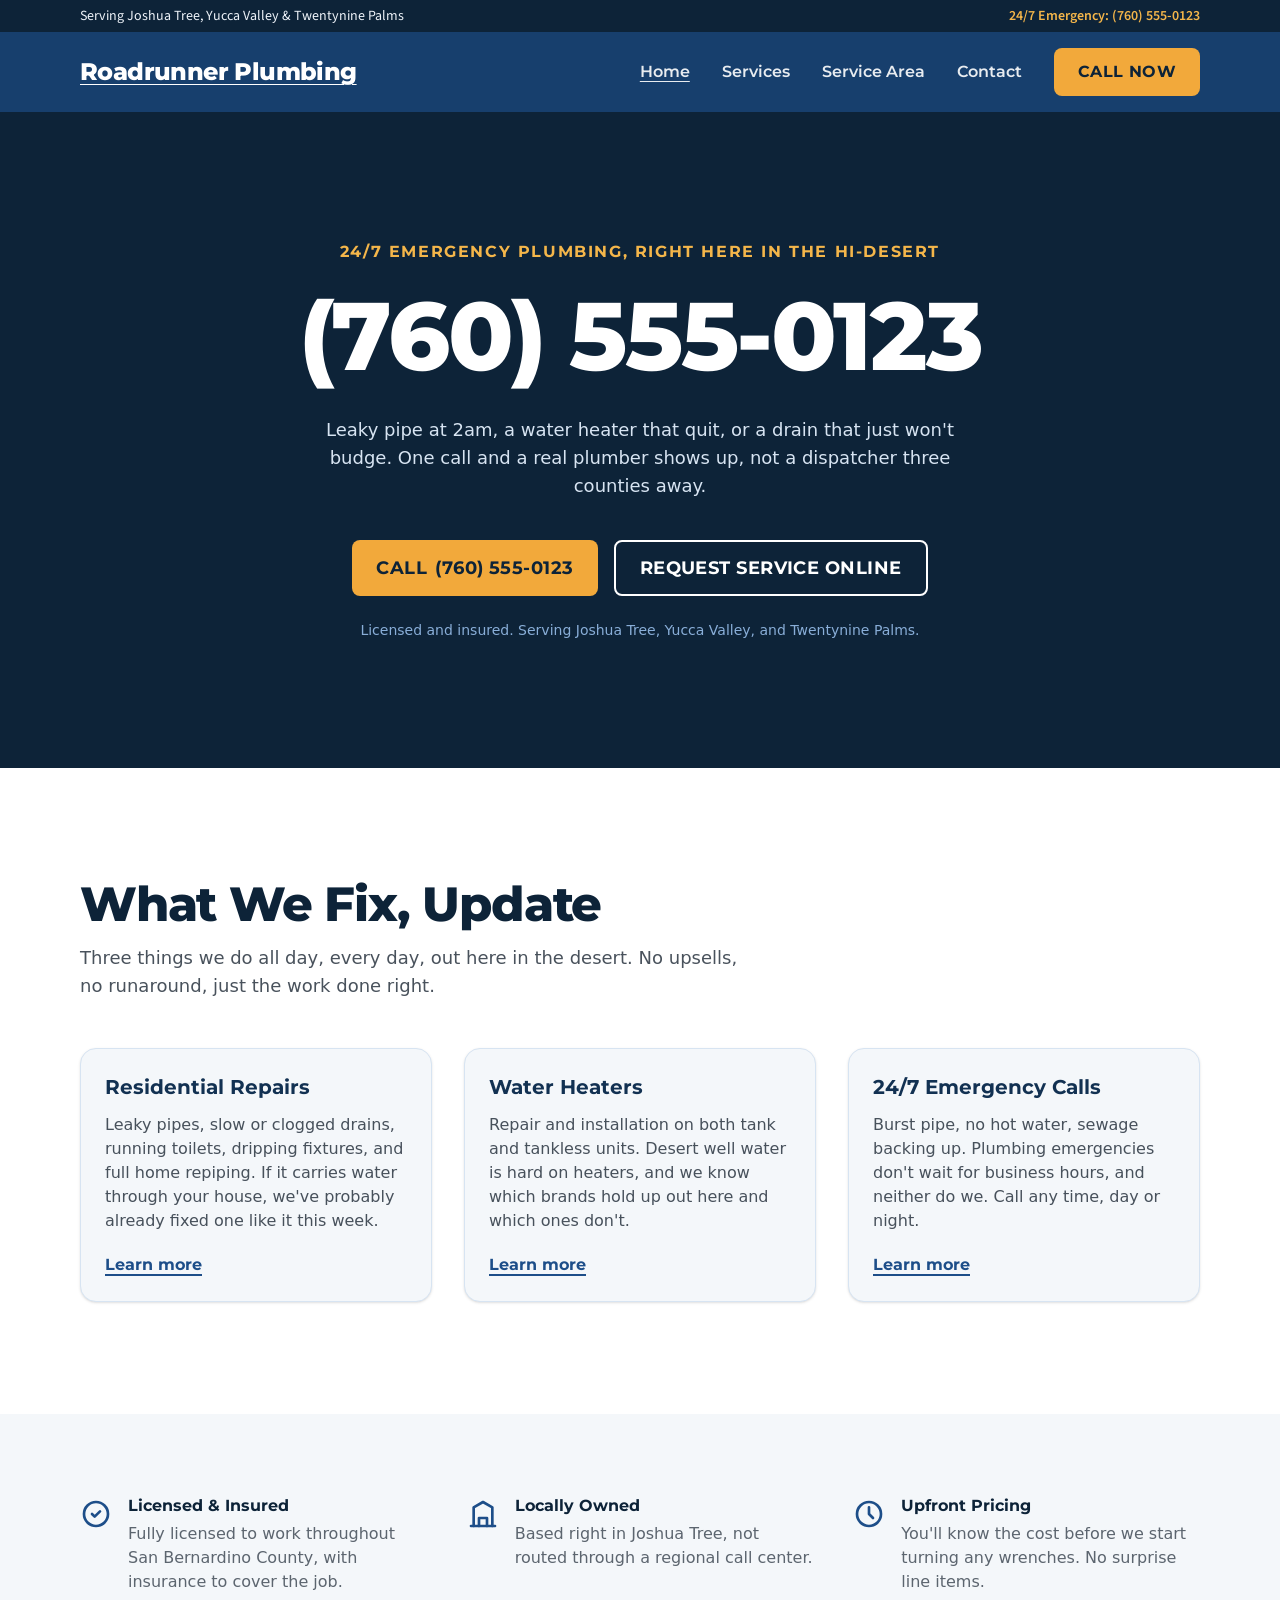
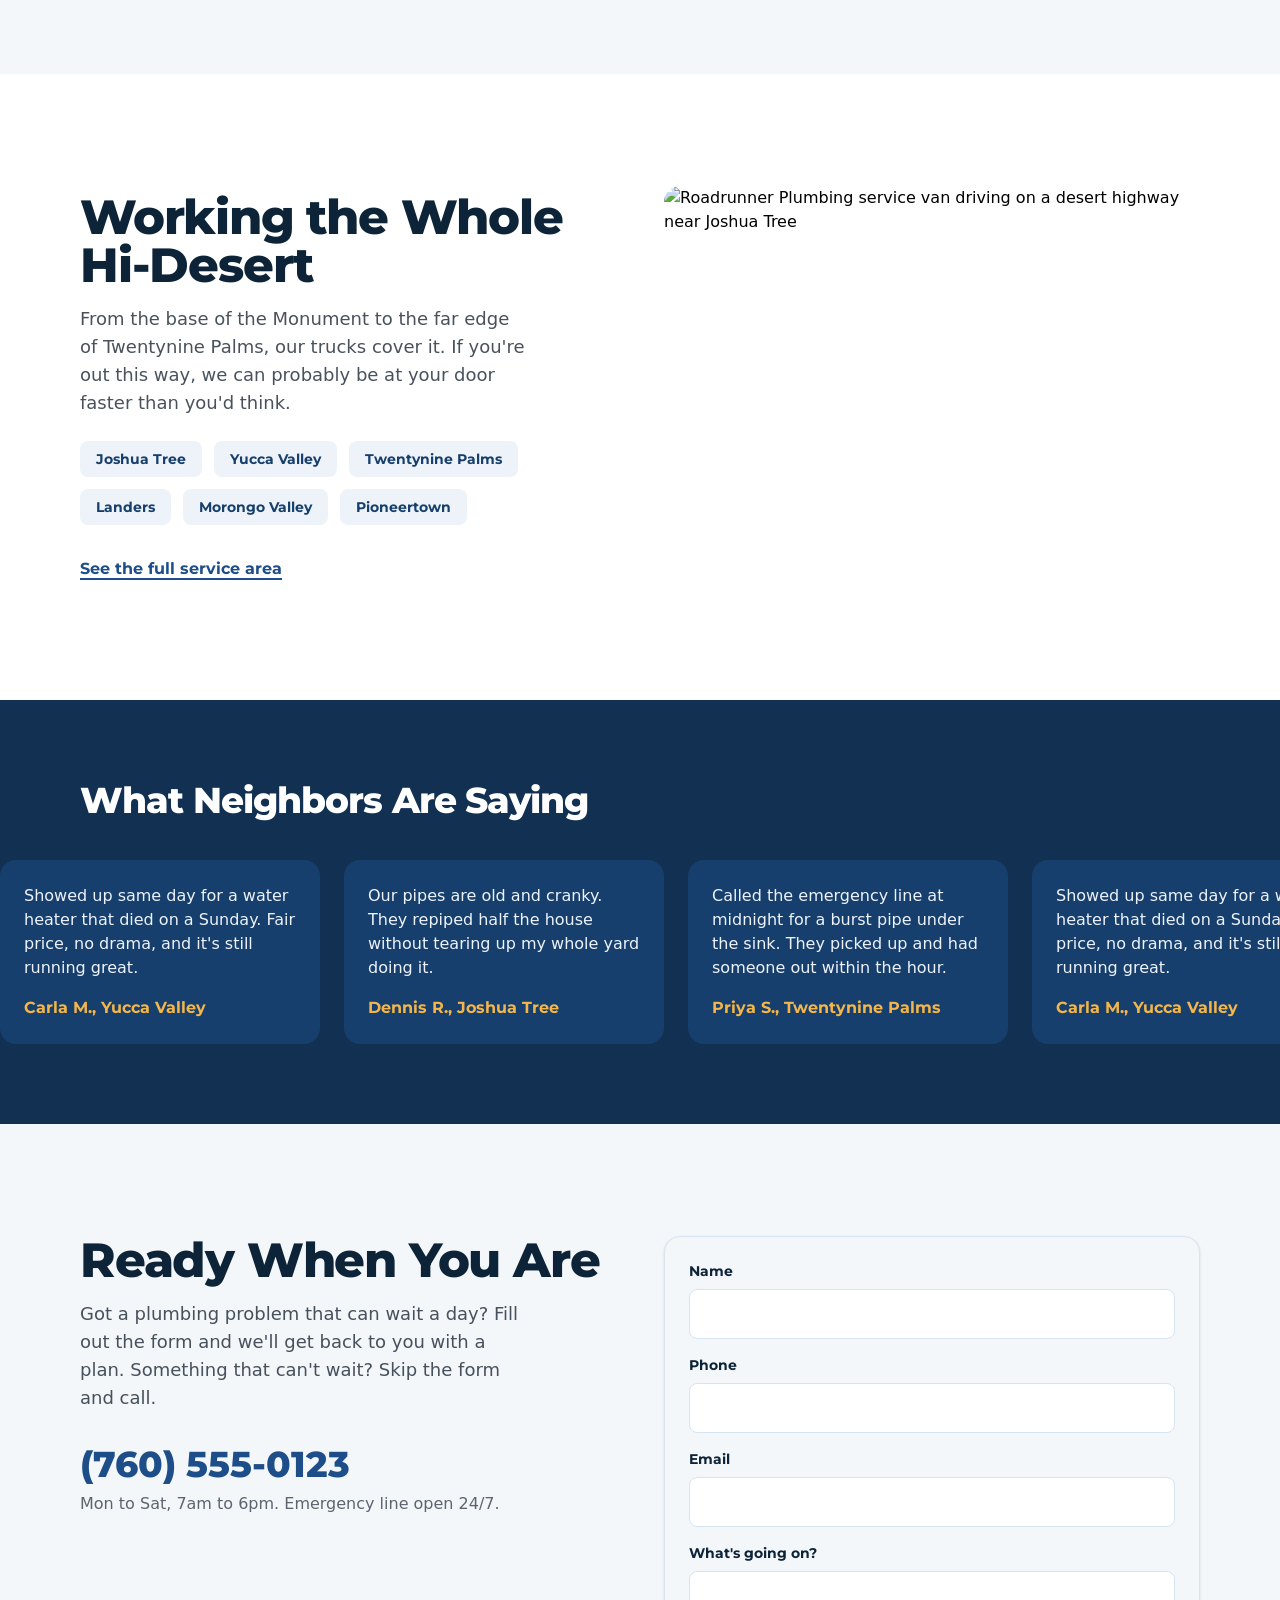
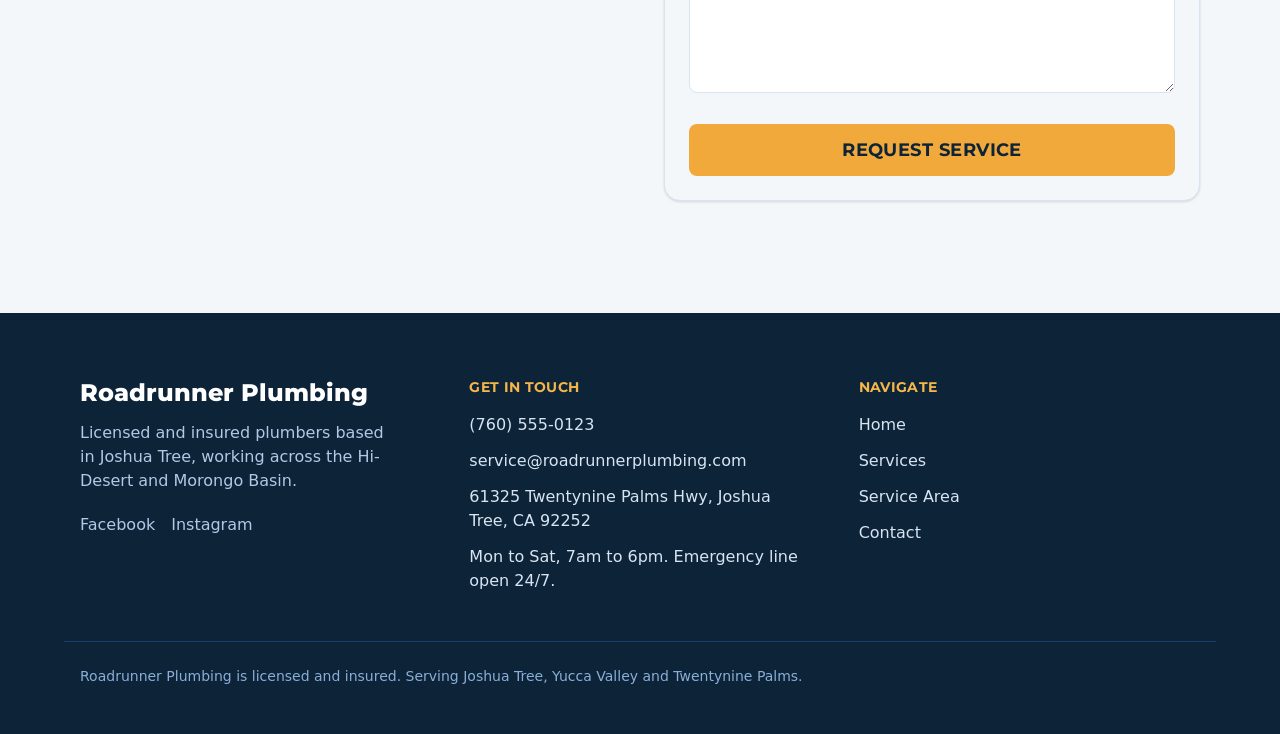
==== commit fc176955: "Update copy on / via Tibly" ====
--- a/index.html
+++ b/index.html
@@ -107,7 +107,7 @@
 <section class="bg-white" data-block="service-grid">
   <div class="mx-auto max-w-6xl px-4 py-20 md:py-28">
     <div class="max-w-2xl">
-      <h2 class="font-display text-4xl font-extrabold tracking-tight text-brand-900 md:text-5xl">What We Fix</h2>
+      <h2 class="font-display text-4xl font-extrabold tracking-tight text-brand-900 md:text-5xl">What We Fix, Update</h2>
       <p class="mt-4 text-lg text-ink/80">Three things we do all day, every day, out here in the desert. No upsells, no runaround, just the work done right.</p>
     </div>
 
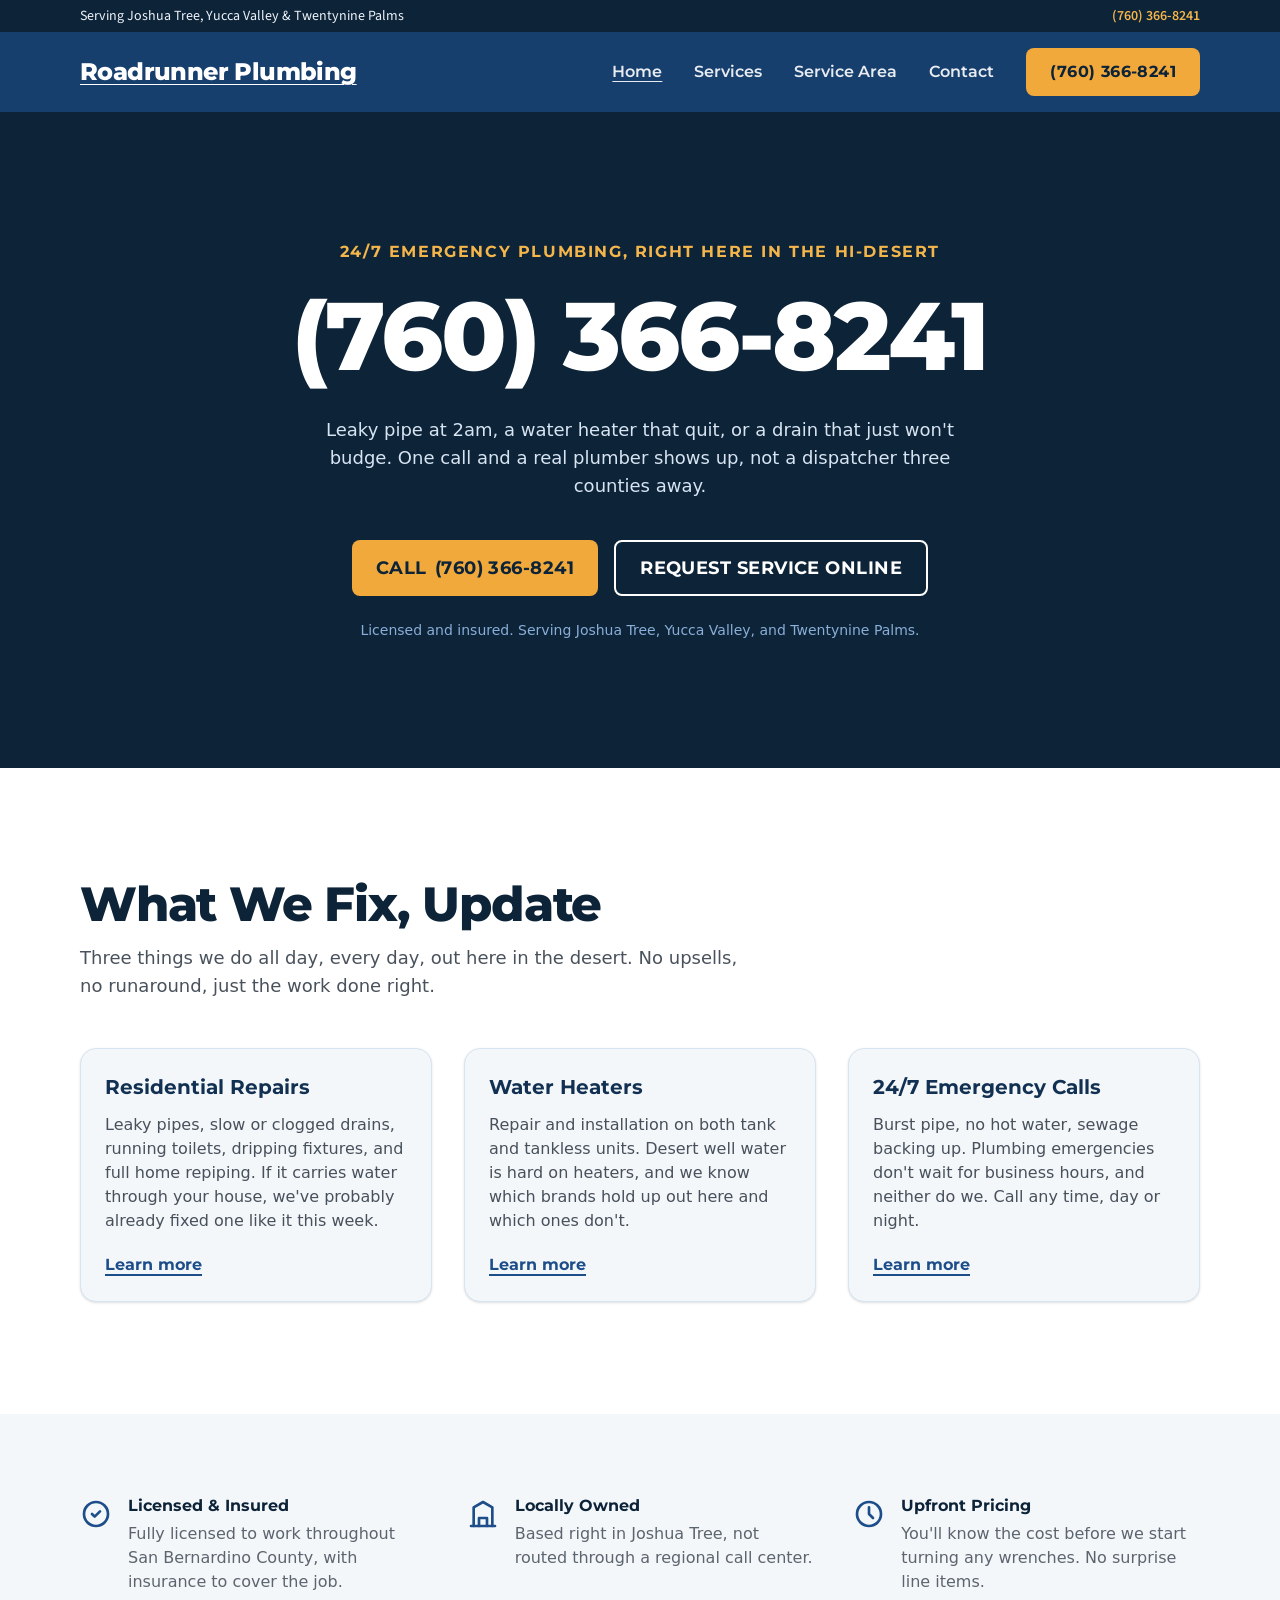
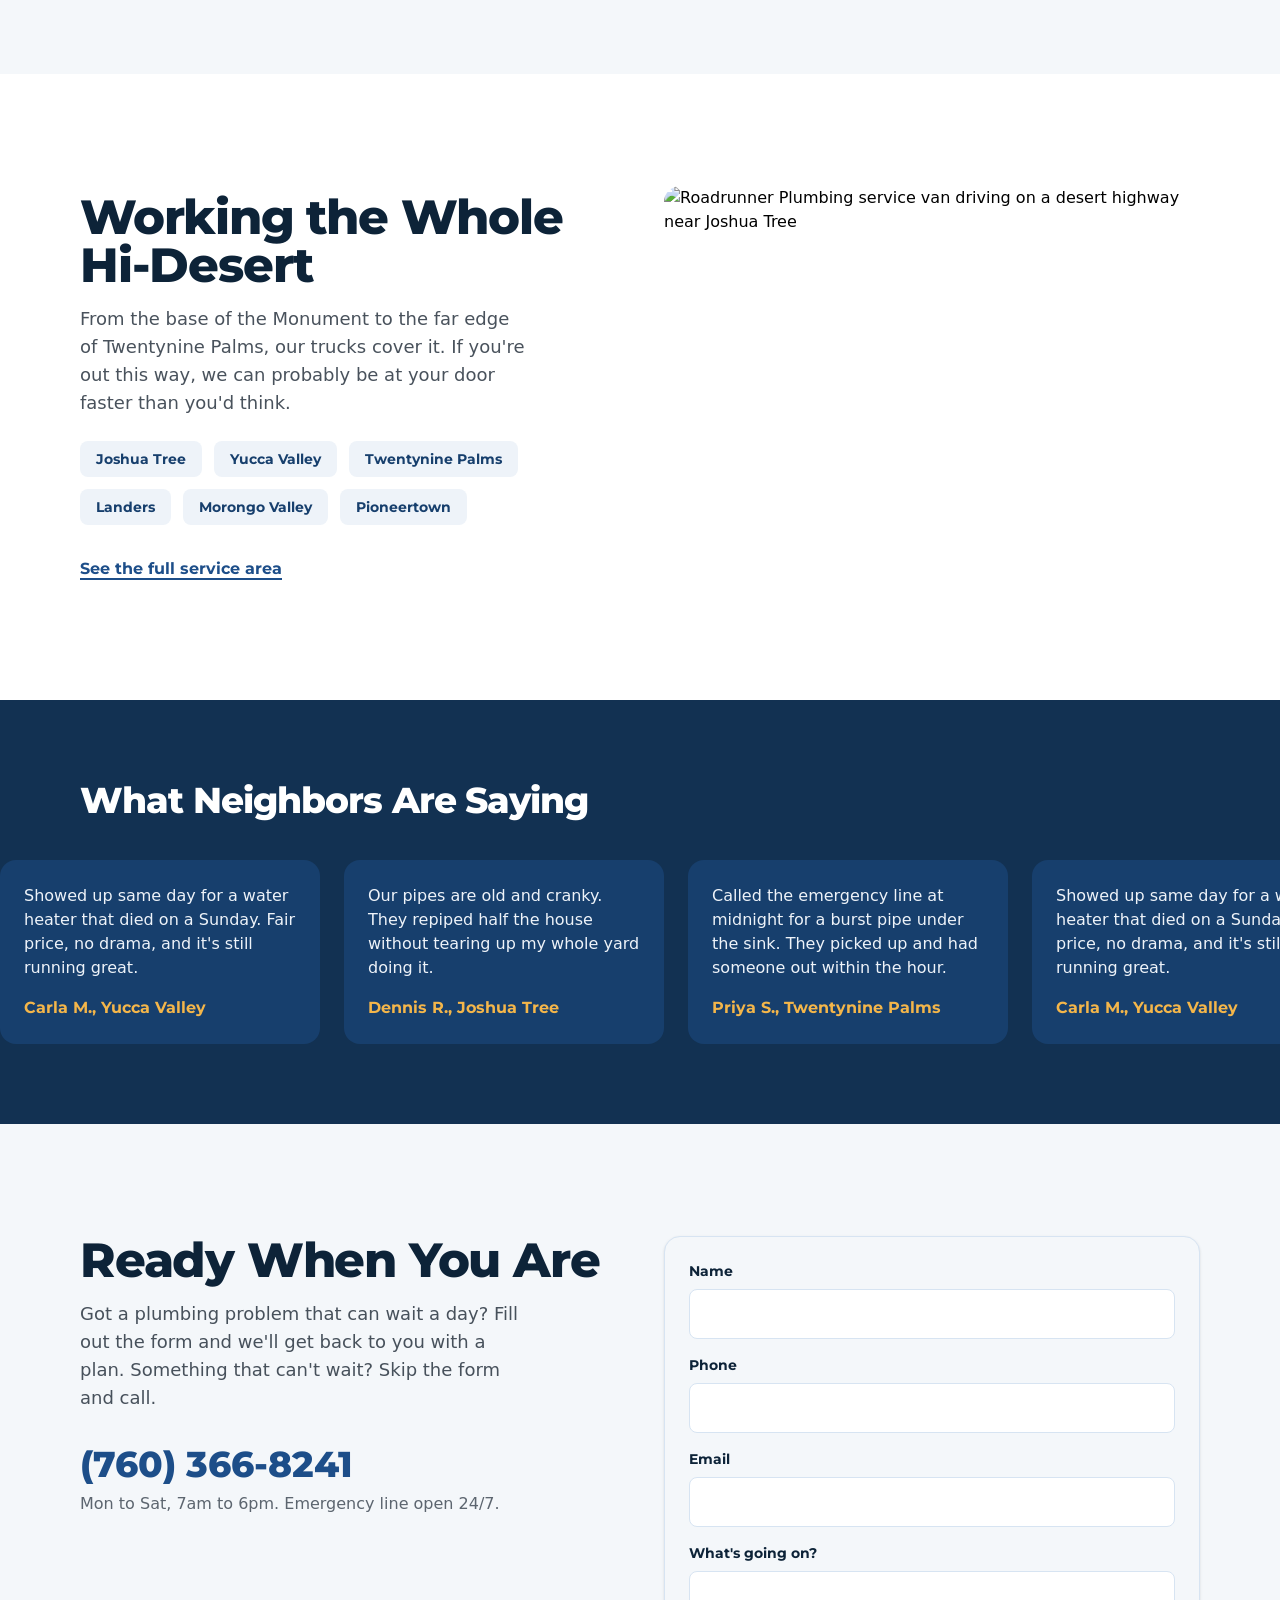
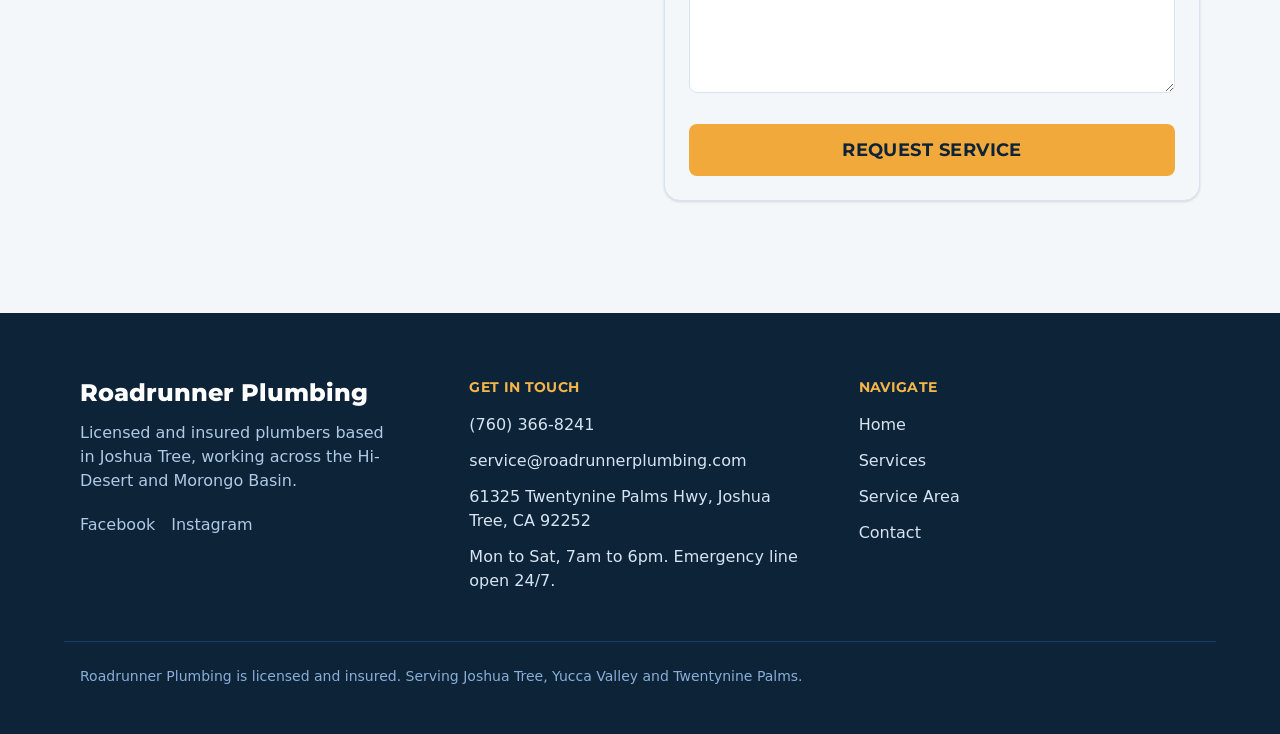
==== commit bf336deb: "Update contact details via Tibly" ====
--- a/index.html
+++ b/index.html
@@ -1,21 +1,19 @@
-<!DOCTYPE html>
-<html lang="en">
-<head>
-<meta charset="utf-8">
-<meta name="viewport" content="width=device-width, initial-scale=1">
-<title>Roadrunner Plumbing | 24/7 Plumbers in Joshua Tree & the Hi-Desert</title>
-<meta name="description" content="Roadrunner Plumbing repairs leaks, drains, and fixtures, installs and services tank and tankless water heaters, and answers emergency calls 24/7 across Joshua Tree, Yucca Valley, and Twentynine Palms. Licensed and insured.">
-<link rel="canonical" href="https://roadrunner-plumbing-5450.sites.tibly.ai/">
-<meta property="og:type" content="website">
-<meta property="og:url" content="https://roadrunner-plumbing-5450.sites.tibly.ai/">
-<meta property="og:site_name" content="Roadrunner Plumbing">
-<meta property="og:title" content="Roadrunner Plumbing | 24/7 Plumbers in Joshua Tree & the Hi-Desert">
-<meta property="og:description" content="Roadrunner Plumbing repairs leaks, drains, and fixtures, installs and services tank and tankless water heaters, and answers emergency calls 24/7 across Joshua Tree, Yucca Valley, and Twentynine Palms. Licensed and insured.">
-<meta name="twitter:card" content="summary_large_image">
-<link rel="icon" href="/favicon.svg" type="image/svg+xml">
-<link rel="preconnect" href="https://fonts.googleapis.com">
-<link rel="preconnect" href="https://fonts.gstatic.com" crossorigin>
-<link href="https://fonts.googleapis.com/css2?family=Montserrat:wght@500;700;800;900&family=Source+Sans+Pro:wght@400;600&display=swap" rel="stylesheet">
+<!DOCTYPE html><html lang="en"><head>
+<meta charset="utf-8"/>
+<meta name="viewport" content="width=device-width, initial-scale=1"/>
+<title>Roadrunner Plumbing | 24/7 Plumbers in Joshua Tree &amp; the Hi-Desert</title>
+<meta name="description" content="Roadrunner Plumbing repairs leaks, drains, and fixtures, installs and services tank and tankless water heaters, and answers emergency calls 24/7 across Joshua Tree, Yucca Valley, and Twentynine Palms. Licensed and insured."/>
+<link rel="canonical" href="https://roadrunner-plumbing-5450.sites.tibly.ai/"/>
+<meta property="og:type" content="website"/>
+<meta property="og:url" content="https://roadrunner-plumbing-5450.sites.tibly.ai/"/>
+<meta property="og:site_name" content="Roadrunner Plumbing"/>
+<meta property="og:title" content="Roadrunner Plumbing | 24/7 Plumbers in Joshua Tree &amp; the Hi-Desert"/>
+<meta property="og:description" content="Roadrunner Plumbing repairs leaks, drains, and fixtures, installs and services tank and tankless water heaters, and answers emergency calls 24/7 across Joshua Tree, Yucca Valley, and Twentynine Palms. Licensed and insured."/>
+<meta name="twitter:card" content="summary_large_image"/>
+<link rel="icon" href="/favicon.svg" type="image/svg+xml"/>
+<link rel="preconnect" href="https://fonts.googleapis.com"/>
+<link rel="preconnect" href="https://fonts.gstatic.com" crossorigin=""/>
+<link href="https://fonts.googleapis.com/css2?family=Montserrat:wght@500;700;800;900&amp;family=Source+Sans+Pro:wght@400;600&amp;display=swap" rel="stylesheet"/>
 <style>details[open] > *:not(summary){animation:tibly-acc .35s ease}@keyframes tibly-acc{from{opacity:0;transform:translateY(-4px)}}</style>
 <style>@media (prefers-reduced-motion:no-preference){.tibly-fx{opacity:0;transform:translateY(24px);transition:opacity .7s ease,transform .7s ease}.tibly-fx.tibly-fx-in{opacity:1;transform:none}}</style>
 <script>addEventListener('DOMContentLoaded',function(){if(!('IntersectionObserver' in window))return;var io=new IntersectionObserver(function(es){es.forEach(function(en){if(en.isIntersecting){en.target.classList.add('tibly-fx-in');io.unobserve(en.target)}})},{rootMargin:'0px 0px -8% 0px'});document.querySelectorAll('section[data-block] > *').forEach(function(el){if(el.getBoundingClientRect().top>innerHeight){el.classList.add('tibly-fx');io.observe(el)}})});</script>
@@ -23,39 +21,39 @@
 <script>document.addEventListener('input',function(e){var t=e.target;if(!t||t.type!=='range')return;var c=t.closest&&t.closest('.tibly-ba');if(c)c.style.setProperty('--ba',t.value+'%')});document.addEventListener('pointerdown',function(e){var c=e.target.closest&&e.target.closest('.tibly-ba');if(!c||e.button>0)return;e.preventDefault();var inp=c.querySelector('input[type=range]');var set=function(x){var r=c.getBoundingClientRect();if(!r.width)return;var p=Math.max(0,Math.min(100,(x-r.left)*100/r.width));c.style.setProperty('--ba',p+'%');if(inp)inp.value=Math.round(p)};set(e.clientX);var mv=function(ev){set(ev.clientX)};var up=function(){document.removeEventListener('pointermove',mv);document.removeEventListener('pointerup',up);document.removeEventListener('pointercancel',up)};document.addEventListener('pointermove',mv);document.addEventListener('pointerup',up);document.addEventListener('pointercancel',up)});document.addEventListener('click',function(e){var im=e.target.closest&&e.target.closest('[data-lightbox]');if(!im||!(im.currentSrc||im.src))return;e.preventDefault();var o=document.createElement('div');o.className='tibly-lb';var big=document.createElement('img');big.src=im.currentSrc||im.src;big.alt=im.alt||'';o.appendChild(big);o.addEventListener('click',function(){o.remove()});document.addEventListener('keydown',function esc(ev){if(ev.key==='Escape'){o.remove();document.removeEventListener('keydown',esc)}});document.body.appendChild(o)});document.addEventListener('click',function(e){var x=e.target.closest&&e.target.closest('[data-announce-close]');if(!x)return;var b=x.closest('[data-announce]');if(b){b.style.display='none';try{sessionStorage.setItem('tibly-announce','1')}catch(_){}}});addEventListener('DOMContentLoaded',function(){try{if(sessionStorage.getItem('tibly-announce')==='1'){var b=document.querySelector('[data-announce]');if(b)b.style.display='none'}}catch(_){}if('IntersectionObserver' in window&&!matchMedia('(prefers-reduced-motion:reduce)').matches){var els=document.querySelectorAll('[data-count]');if(els.length){var io=new IntersectionObserver(function(es){es.forEach(function(en){if(!en.isIntersecting)return;io.unobserve(en.target);var el=en.target,s=el.textContent||'',m=s.match(/[\d,]*\d(?:\.\d+)?/);if(!m)return;var raw=m[0],num=parseFloat(raw.replace(/,/g,''));if(!isFinite(num))return;var pre=s.slice(0,m.index),post=s.slice(m.index+raw.length),grp=raw.indexOf(',')>=0,dec=(raw.split('.')[1]||'').length,t0=performance.now();requestAnimationFrame(function tick(now){var p=Math.min((now-t0)/1400,1);p=1-Math.pow(1-p,3);var v=(num*p).toFixed(dec);if(grp)v=Number(v).toLocaleString('en-US',{minimumFractionDigits:dec});el.textContent=pre+v+post;if(p<1)requestAnimationFrame(tick)})})},{rootMargin:'0px 0px -10% 0px'});els.forEach(function(el){io.observe(el)})}}var badge=document.querySelector('[data-tibly-open]');if(badge){var src=document.querySelector('[data-tibly-field="hours"]');var txt=(src&&src.textContent||'').toLowerCase();var days=['sun','mon','tue','wed','thu','fri','sat'];var toMin=function(h,mm,ap){h=+h;mm=+(mm||0);if(ap==='pm'&&h!==12)h+=12;if(ap==='am'&&h===12)h=0;return h*60+mm};var spans=[];var re=/(sun|mon|tue|wed|thu|fri|sat|daily|every ?day)[a-z]*\s*(?:[-\u2013\u2014]\s*(sun|mon|tue|wed|thu|fri|sat)[a-z]*)?\s*:?\s*(\d{1,2})(?::(\d{2}))?\s*(am|pm)?\s*[-\u2013\u2014]\s*(\d{1,2})(?::(\d{2}))?\s*(am|pm)?/g,mm;while((mm=re.exec(txt))){var d1=mm[1].slice(0,3),d2=mm[2],ap1=mm[5]||(mm[8]==='pm'&&+mm[3]<=+mm[6]?'am':mm[8]),o=toMin(mm[3],mm[4],ap1),c=toMin(mm[6],mm[7],mm[8]);var from=d1==='dai'||d1==='eve'?0:days.indexOf(d1),to=d2?days.indexOf(d2.slice(0,3)):(d1==='dai'||d1==='eve'?6:from);if(from<0)continue;for(var d=from;;d=(d+1)%7){spans.push([d,o,c]);if(d===to)break}}if(spans.length){var now=new Date(),cur=now.getDay(),min=now.getHours()*60+now.getMinutes();var open=spans.some(function(s){return s[0]===cur&&min>=s[1]&&min<s[2]});badge.textContent=open?(badge.getAttribute('data-open-text')||'Open now'):(badge.getAttribute('data-closed-text')||'Closed now');badge.setAttribute('data-state',open?'open':'closed');badge.hidden=false}}});</script>
 <style>header a[aria-current="page"]:not(:has(img,svg)){text-decoration:underline;text-underline-offset:4px;text-decoration-thickness:1px}</style>
 <style>#nav-open~[class*="peer-checked:"][class*="fixed"]{min-height:100vh;min-height:100dvh}@media (prefers-reduced-motion:no-preference){label[for="nav-open"] span{transition:transform .3s ease,opacity .2s ease}header:has(#nav-open:checked) label[for="nav-open"]:not([aria-label="Close" i]) span:not(:has(span)):nth-of-type(1){transform:translateY(8px) rotate(45deg)}header:has(#nav-open:checked) label[for="nav-open"]:not([aria-label="Close" i]) span:not(:has(span)):nth-of-type(2){opacity:0}header:has(#nav-open:checked) label[for="nav-open"]:not([aria-label="Close" i]) span:not(:has(span)):nth-of-type(3){transform:translateY(-8px) rotate(-45deg)}#nav-open:checked~[class*="peer-checked:"]{animation:tibly-nav-in .25s ease}#nav-open:checked~[class*="peer-checked:"] label[for="nav-open"]{display:inline-block;animation:tibly-x-in .35s ease}@keyframes tibly-nav-in{from{opacity:0;transform:translateY(10px)}}@keyframes tibly-x-in{from{opacity:0;transform:rotate(-90deg) scale(.6)}}}</style>
-<link rel="stylesheet" href="/styles.css?v=61025ad1">
+<link rel="stylesheet" href="/styles.css?v=61025ad1"/>
 </head>
 <body>
 <!-- block:header -->
 <header class="relative font-body text-ink">
-  <input type="checkbox" id="nav-open" class="peer sr-only">
+  <input type="checkbox" id="nav-open" class="peer sr-only"/>
 
   <div class="bg-brand-900 text-brand-50">
     <div class="mx-auto flex max-w-6xl items-center justify-between px-4 py-1.5 text-sm">
       <span>Serving Joshua Tree, Yucca Valley &amp; Twentynine Palms</span>
-      <a href="tel:+17605550123" data-tibly-field="phone" class="hidden font-semibold text-accent-400 hover:text-accent-300 sm:inline">24/7 Emergency: (760) 555-0123</a>
+      <a class="hidden font-semibold text-accent-400 hover:text-accent-300 sm:inline" data-tibly-field="phone" href="tel:7603668241">(760) 366-8241</a>
     </div>
   </div>
 
   <div class="bg-brand-700">
     <div class="mx-auto flex max-w-6xl items-center justify-between px-4 py-4">
-      <a href="/" class="font-display text-xl font-extrabold tracking-tight text-white md:text-2xl" aria-current="page">
+      <a aria-current="page" class="font-display text-xl font-extrabold tracking-tight text-white md:text-2xl" href="/">
         <span data-tibly-field="business-name">Roadrunner Plumbing</span>
       </a>
 
       <nav class="hidden items-center gap-8 md:flex">
-        <a href="/" class="font-display font-semibold text-white/90 transition-colors hover:text-accent-400" aria-current="page">Home</a>
-        <a href="/services" class="font-display font-semibold text-white/90 transition-colors hover:text-accent-400">Services</a>
-        <a href="/service-area" class="font-display font-semibold text-white/90 transition-colors hover:text-accent-400">Service Area</a>
-        <a href="/contact" class="font-display font-semibold text-white/90 transition-colors hover:text-accent-400">Contact</a>
-        <a href="tel:+17605550123" data-tibly-field="phone" class="btn">Call Now</a>
+        <a aria-current="page" class="font-display font-semibold text-white/90 transition-colors hover:text-accent-400" href="/">Home</a>
+        <a class="font-display font-semibold text-white/90 transition-colors hover:text-accent-400" href="/services">Services</a>
+        <a class="font-display font-semibold text-white/90 transition-colors hover:text-accent-400" href="/service-area">Service Area</a>
+        <a class="font-display font-semibold text-white/90 transition-colors hover:text-accent-400" href="/contact">Contact</a>
+        <a class="btn" data-tibly-field="phone" href="tel:7603668241">(760) 366-8241</a>
       </nav>
 
       <label for="nav-open" class="md:hidden cursor-pointer text-white" aria-label="Menu">
         <svg class="h-8 w-8" viewBox="0 0 24 24" fill="none" stroke="currentColor" stroke-width="2" stroke-linecap="round">
-          <line x1="3" y1="6" x2="21" y2="6"/>
-          <line x1="3" y1="12" x2="21" y2="12"/>
-          <line x1="3" y1="18" x2="21" y2="18"/>
+          <line x1="3" y1="6" x2="21" y2="6"></line>
+          <line x1="3" y1="12" x2="21" y2="12"></line>
+          <line x1="3" y1="18" x2="21" y2="18"></line>
         </svg>
       </label>
     </div>
@@ -66,21 +64,21 @@
       <span class="font-display text-xl font-extrabold text-white" data-tibly-field="business-name">Roadrunner Plumbing</span>
       <label for="nav-open" aria-label="Close" class="cursor-pointer text-white">
         <svg class="h-8 w-8" viewBox="0 0 24 24" fill="none" stroke="currentColor" stroke-width="2" stroke-linecap="round">
-          <line x1="18" y1="6" x2="6" y2="18"/>
-          <line x1="6" y1="6" x2="18" y2="18"/>
+          <line x1="18" y1="6" x2="6" y2="18"></line>
+          <line x1="6" y1="6" x2="18" y2="18"></line>
         </svg>
       </label>
     </div>
 
     <nav class="mt-16 flex flex-col gap-8">
-      <a href="/" class="font-display text-3xl font-bold text-white" aria-current="page">Home</a>
-      <a href="/services" class="font-display text-3xl font-bold text-white">Services</a>
-      <a href="/service-area" class="font-display text-3xl font-bold text-white">Service Area</a>
-      <a href="/contact" class="font-display text-3xl font-bold text-white">Contact</a>
+      <a aria-current="page" class="font-display text-3xl font-bold text-white" href="/">Home</a>
+      <a class="font-display text-3xl font-bold text-white" href="/services">Services</a>
+      <a class="font-display text-3xl font-bold text-white" href="/service-area">Service Area</a>
+      <a class="font-display text-3xl font-bold text-white" href="/contact">Contact</a>
     </nav>
 
     <div class="mt-auto">
-      <a href="tel:+17605550123" data-tibly-field="phone" class="btn w-full text-lg">Call (760) 555-0123</a>
+      <a class="btn w-full text-lg" data-tibly-field="phone" href="tel:7603668241">(760) 366-8241</a>
     </div>
   </div>
 </header>
@@ -89,15 +87,15 @@
 <section class="bg-brand-900 text-white relative overflow-hidden" data-block="value-hero-cta">
   <div class="mx-auto max-w-6xl px-4 py-20 text-center md:py-32">
     <p class="font-display text-sm font-bold uppercase tracking-widest text-accent-400 md:text-base">24/7 Emergency Plumbing, Right Here in the Hi-Desert</p>
-    <a href="tel:+17605550123" class="mt-6 block break-words font-display text-5xl font-extrabold leading-none tracking-tight text-white transition-colors hover:text-accent-400 sm:text-6xl md:text-8xl">
-      <span data-tibly-field="phone">(760) 555-0123</span>
+    <a class="mt-6 block break-words font-display text-5xl font-extrabold leading-none tracking-tight text-white transition-colors hover:text-accent-400 sm:text-6xl md:text-8xl" href="tel:7603668241">
+      <span data-tibly-field="phone">(760) 366-8241</span>
     </a>
     <p class="mx-auto mt-8 max-w-2xl text-lg text-brand-100">
-      Leaky pipe at 2am, a water heater that quit, or a drain that just won't budge. One call and a real plumber shows up, not a dispatcher three counties away.
+      Leaky pipe at 2am, a water heater that quit, or a drain that just won&#39;t budge. One call and a real plumber shows up, not a dispatcher three counties away.
     </p>
     <div class="mt-10 flex flex-col justify-center gap-4 sm:flex-row">
-      <a href="tel:+17605550123" class="btn text-lg">Call <span data-tibly-field="phone">(760) 555-0123</span></a>
-      <a href="/contact" class="btn-secondary text-lg">Request Service Online</a>
+      <a class="btn text-lg" href="tel:7603668241">Call <span data-tibly-field="phone">(760) 366-8241</span></a>
+      <a class="btn-secondary text-lg" href="/contact">Request Service Online</a>
     </div>
     <p class="mt-6 text-sm text-brand-300">Licensed and insured. Serving Joshua Tree, Yucca Valley, and Twentynine Palms.</p>
   </div>
@@ -114,20 +112,20 @@
     <div class="mt-12 grid grid-cols-1 gap-8 md:grid-cols-3">
       <div class="card flex flex-col transition-all duration-200 hover:-translate-y-1 hover:shadow-md">
         <h3 class="font-display text-xl font-bold text-brand-800">Residential Repairs</h3>
-        <p class="mt-3 flex-1 text-ink/80">Leaky pipes, slow or clogged drains, running toilets, dripping fixtures, and full home repiping. If it carries water through your house, we've probably already fixed one like it this week.</p>
-        <a href="/services" class="mt-5 inline-block font-display font-bold text-brand-600 underline decoration-2 underline-offset-4 transition-colors hover:text-accent-600">Learn more</a>
+        <p class="mt-3 flex-1 text-ink/80">Leaky pipes, slow or clogged drains, running toilets, dripping fixtures, and full home repiping. If it carries water through your house, we&#39;ve probably already fixed one like it this week.</p>
+        <a class="mt-5 inline-block font-display font-bold text-brand-600 underline decoration-2 underline-offset-4 transition-colors hover:text-accent-600" href="/services">Learn more</a>
       </div>
 
       <div class="card flex flex-col transition-all duration-200 hover:-translate-y-1 hover:shadow-md">
         <h3 class="font-display text-xl font-bold text-brand-800">Water Heaters</h3>
-        <p class="mt-3 flex-1 text-ink/80">Repair and installation on both tank and tankless units. Desert well water is hard on heaters, and we know which brands hold up out here and which ones don't.</p>
-        <a href="/services" class="mt-5 inline-block font-display font-bold text-brand-600 underline decoration-2 underline-offset-4 transition-colors hover:text-accent-600">Learn more</a>
+        <p class="mt-3 flex-1 text-ink/80">Repair and installation on both tank and tankless units. Desert well water is hard on heaters, and we know which brands hold up out here and which ones don&#39;t.</p>
+        <a class="mt-5 inline-block font-display font-bold text-brand-600 underline decoration-2 underline-offset-4 transition-colors hover:text-accent-600" href="/services">Learn more</a>
       </div>
 
       <div class="card flex flex-col transition-all duration-200 hover:-translate-y-1 hover:shadow-md">
         <h3 class="font-display text-xl font-bold text-brand-800">24/7 Emergency Calls</h3>
-        <p class="mt-3 flex-1 text-ink/80">Burst pipe, no hot water, sewage backing up. Plumbing emergencies don't wait for business hours, and neither do we. Call any time, day or night.</p>
-        <a href="/services" class="mt-5 inline-block font-display font-bold text-brand-600 underline decoration-2 underline-offset-4 transition-colors hover:text-accent-600">Learn more</a>
+        <p class="mt-3 flex-1 text-ink/80">Burst pipe, no hot water, sewage backing up. Plumbing emergencies don&#39;t wait for business hours, and neither do we. Call any time, day or night.</p>
+        <a class="mt-5 inline-block font-display font-bold text-brand-600 underline decoration-2 underline-offset-4 transition-colors hover:text-accent-600" href="/services">Learn more</a>
       </div>
     </div>
   </div>
@@ -138,24 +136,24 @@
   <div class="mx-auto max-w-6xl px-4 py-16 md:py-20">
     <div class="grid grid-cols-1 gap-10 md:grid-cols-3">
       <div class="flex items-start gap-4">
-        <svg class="mt-1 h-8 w-8 shrink-0 text-brand-600" viewBox="0 0 24 24" fill="none" stroke="currentColor" stroke-width="2" stroke-linecap="round" stroke-linejoin="round"><path d="M9 12l2 2 4-4"/><circle cx="12" cy="12" r="9"/></svg>
+        <svg class="mt-1 h-8 w-8 shrink-0 text-brand-600" viewBox="0 0 24 24" fill="none" stroke="currentColor" stroke-width="2" stroke-linecap="round" stroke-linejoin="round"><path d="M9 12l2 2 4-4"></path><circle cx="12" cy="12" r="9"></circle></svg>
         <div>
           <h3 class="font-display font-bold text-brand-900">Licensed &amp; Insured</h3>
           <p class="mt-1 text-ink/70">Fully licensed to work throughout San Bernardino County, with insurance to cover the job.</p>
         </div>
       </div>
       <div class="flex items-start gap-4">
-        <svg class="mt-1 h-8 w-8 shrink-0 text-brand-600" viewBox="0 0 24 24" fill="none" stroke="currentColor" stroke-width="2" stroke-linecap="round" stroke-linejoin="round"><path d="M3 21h18"/><path d="M5 21V7l7-4 7 4v14"/><path d="M9 21v-6h6v6"/></svg>
+        <svg class="mt-1 h-8 w-8 shrink-0 text-brand-600" viewBox="0 0 24 24" fill="none" stroke="currentColor" stroke-width="2" stroke-linecap="round" stroke-linejoin="round"><path d="M3 21h18"></path><path d="M5 21V7l7-4 7 4v14"></path><path d="M9 21v-6h6v6"></path></svg>
         <div>
           <h3 class="font-display font-bold text-brand-900">Locally Owned</h3>
           <p class="mt-1 text-ink/70">Based right in Joshua Tree, not routed through a regional call center.</p>
         </div>
       </div>
       <div class="flex items-start gap-4">
-        <svg class="mt-1 h-8 w-8 shrink-0 text-brand-600" viewBox="0 0 24 24" fill="none" stroke="currentColor" stroke-width="2" stroke-linecap="round" stroke-linejoin="round"><circle cx="12" cy="12" r="9"/><path d="M12 7v5l3 3"/></svg>
+        <svg class="mt-1 h-8 w-8 shrink-0 text-brand-600" viewBox="0 0 24 24" fill="none" stroke="currentColor" stroke-width="2" stroke-linecap="round" stroke-linejoin="round"><circle cx="12" cy="12" r="9"></circle><path d="M12 7v5l3 3"></path></svg>
         <div>
           <h3 class="font-display font-bold text-brand-900">Upfront Pricing</h3>
-          <p class="mt-1 text-ink/70">You'll know the cost before we start turning any wrenches. No surprise line items.</p>
+          <p class="mt-1 text-ink/70">You&#39;ll know the cost before we start turning any wrenches. No surprise line items.</p>
         </div>
       </div>
     </div>
@@ -168,7 +166,7 @@
     <div class="grid grid-cols-1 gap-12 md:grid-cols-2 md:items-center">
       <div>
         <h2 class="font-display text-4xl font-extrabold tracking-tight text-brand-900 md:text-5xl">Working the Whole Hi-Desert</h2>
-        <p class="mt-4 max-w-md text-lg text-ink/80">From the base of the Monument to the far edge of Twentynine Palms, our trucks cover it. If you're out this way, we can probably be at your door faster than you'd think.</p>
+        <p class="mt-4 max-w-md text-lg text-ink/80">From the base of the Monument to the far edge of Twentynine Palms, our trucks cover it. If you&#39;re out this way, we can probably be at your door faster than you&#39;d think.</p>
         <div class="mt-6 flex flex-wrap gap-3">
           <span class="rounded-md bg-brand-50 px-4 py-2 font-display text-sm font-bold text-brand-700">Joshua Tree</span>
           <span class="rounded-md bg-brand-50 px-4 py-2 font-display text-sm font-bold text-brand-700">Yucca Valley</span>
@@ -177,10 +175,10 @@
           <span class="rounded-md bg-brand-50 px-4 py-2 font-display text-sm font-bold text-brand-700">Morongo Valley</span>
           <span class="rounded-md bg-brand-50 px-4 py-2 font-display text-sm font-bold text-brand-700">Pioneertown</span>
         </div>
-        <a href="/service-area" class="mt-8 inline-block font-display font-bold text-brand-600 underline decoration-2 underline-offset-4 transition-colors hover:text-accent-600">See the full service area</a>
+        <a class="mt-8 inline-block font-display font-bold text-brand-600 underline decoration-2 underline-offset-4 transition-colors hover:text-accent-600" href="/service-area">See the full service area</a>
       </div>
       <div class="overflow-hidden rounded-lg">
-        <img loading="lazy" src="https://images.pexels.com/photos/3026093/pexels-photo-3026093.jpeg?auto=compress&cs=tinysrgb&h=650&w=940" alt="Roadrunner Plumbing service van driving on a desert highway near Joshua Tree" class="aspect-[4/3] w-full object-cover">
+        <img loading="lazy" src="https://images.pexels.com/photos/3026093/pexels-photo-3026093.jpeg?auto=compress&amp;cs=tinysrgb&amp;h=650&amp;w=940" alt="Roadrunner Plumbing service van driving on a desert highway near Joshua Tree" class="aspect-[4/3] w-full object-cover"/>
       </div>
     </div>
   </div>
@@ -195,7 +193,7 @@
     <div class="flex w-max animate-marquee gap-6">
       <div class="flex shrink-0 gap-6">
         <div class="w-80 shrink-0 rounded-lg bg-brand-700 p-6">
-          <p class="text-brand-50">Showed up same day for a water heater that died on a Sunday. Fair price, no drama, and it's still running great.</p>
+          <p class="text-brand-50">Showed up same day for a water heater that died on a Sunday. Fair price, no drama, and it&#39;s still running great.</p>
           <p class="mt-4 font-display font-bold text-accent-400">Carla M., Yucca Valley</p>
         </div>
         <div class="w-80 shrink-0 rounded-lg bg-brand-700 p-6">
@@ -209,7 +207,7 @@
       </div>
       <div class="flex shrink-0 gap-6" aria-hidden="true">
         <div class="w-80 shrink-0 rounded-lg bg-brand-700 p-6">
-          <p class="text-brand-50">Showed up same day for a water heater that died on a Sunday. Fair price, no drama, and it's still running great.</p>
+          <p class="text-brand-50">Showed up same day for a water heater that died on a Sunday. Fair price, no drama, and it&#39;s still running great.</p>
           <p class="mt-4 font-display font-bold text-accent-400">Carla M., Yucca Valley</p>
         </div>
         <div class="w-80 shrink-0 rounded-lg bg-brand-700 p-6">
@@ -231,35 +229,35 @@
     <div class="grid grid-cols-1 gap-12 md:grid-cols-2">
       <div>
         <h2 class="font-display text-4xl font-extrabold tracking-tight text-brand-900 md:text-5xl">Ready When You Are</h2>
-        <p class="mt-4 max-w-md text-lg text-ink/80">Got a plumbing problem that can wait a day? Fill out the form and we'll get back to you with a plan. Something that can't wait? Skip the form and call.</p>
-        <a href="tel:+17605550123" class="mt-8 inline-flex font-display text-3xl font-extrabold text-brand-600 transition-colors hover:text-accent-600 md:text-4xl">
-          <span data-tibly-field="phone">(760) 555-0123</span>
+        <p class="mt-4 max-w-md text-lg text-ink/80">Got a plumbing problem that can wait a day? Fill out the form and we&#39;ll get back to you with a plan. Something that can&#39;t wait? Skip the form and call.</p>
+        <a class="mt-8 inline-flex font-display text-3xl font-extrabold text-brand-600 transition-colors hover:text-accent-600 md:text-4xl" href="tel:7603668241">
+          <span data-tibly-field="phone">(760) 366-8241</span>
         </a>
         <p class="mt-2 text-ink/70" data-tibly-field="hours">Mon to Sat, 7am to 6pm. Emergency line open 24/7.</p>
       </div>
 
       <form method="POST" action="https://api.tibly.ai/api/public/site-forms" class="card">
-        <input type="hidden" name="_page" value="/">
-        <input type="text" name="_gotcha" class="hidden" tabindex="-1" autocomplete="off" aria-hidden="true">
+        <input type="hidden" name="_page" value="/"/>
+        <input type="text" name="_gotcha" class="hidden" tabindex="-1" autocomplete="off" aria-hidden="true"/>
 
         <div>
           <label for="qc-name" class="block font-display text-sm font-bold text-brand-900">Name</label>
-          <input id="qc-name" name="name" type="text" required class="mt-2 w-full rounded-md border border-brand-100 bg-white px-4 py-3 text-ink focus:outline-none focus:ring-2 focus:ring-brand-500">
+          <input id="qc-name" name="name" type="text" required="" class="mt-2 w-full rounded-md border border-brand-100 bg-white px-4 py-3 text-ink focus:outline-none focus:ring-2 focus:ring-brand-500"/>
         </div>
 
         <div class="mt-4">
           <label for="qc-phone" class="block font-display text-sm font-bold text-brand-900">Phone</label>
-          <input id="qc-phone" name="phone" type="tel" required class="mt-2 w-full rounded-md border border-brand-100 bg-white px-4 py-3 text-ink focus:outline-none focus:ring-2 focus:ring-brand-500">
+          <input id="qc-phone" name="phone" type="tel" required="" class="mt-2 w-full rounded-md border border-brand-100 bg-white px-4 py-3 text-ink focus:outline-none focus:ring-2 focus:ring-brand-500"/>
         </div>
 
         <div class="mt-4">
           <label for="qc-email" class="block font-display text-sm font-bold text-brand-900">Email</label>
-          <input id="qc-email" name="email" type="email" class="mt-2 w-full rounded-md border border-brand-100 bg-white px-4 py-3 text-ink focus:outline-none focus:ring-2 focus:ring-brand-500">
+          <input id="qc-email" name="email" type="email" class="mt-2 w-full rounded-md border border-brand-100 bg-white px-4 py-3 text-ink focus:outline-none focus:ring-2 focus:ring-brand-500"/>
         </div>
 
         <div class="mt-4">
-          <label for="qc-message" class="block font-display text-sm font-bold text-brand-900">What's going on?</label>
-          <textarea id="qc-message" name="message" rows="4" required class="mt-2 w-full rounded-md border border-brand-100 bg-white px-4 py-3 text-ink focus:outline-none focus:ring-2 focus:ring-brand-500"></textarea>
+          <label for="qc-message" class="block font-display text-sm font-bold text-brand-900">What&#39;s going on?</label>
+          <textarea id="qc-message" name="message" rows="4" required="" class="mt-2 w-full rounded-md border border-brand-100 bg-white px-4 py-3 text-ink focus:outline-none focus:ring-2 focus:ring-brand-500"></textarea>
         </div>
 
         <button type="submit" class="btn mt-6 w-full text-lg">Request Service</button>
@@ -279,8 +277,8 @@
         Licensed and insured plumbers based in Joshua Tree, working across the Hi-Desert and Morongo Basin.
       </p>
       <div data-tibly-field="links" class="mt-5 flex gap-4">
-        <a href="https://facebook.com" class="text-brand-200 transition-colors hover:text-accent-400">Facebook</a>
-        <a href="https://instagram.com" class="text-brand-200 transition-colors hover:text-accent-400">Instagram</a>
+        <a class="text-brand-200 transition-colors hover:text-accent-400" href="https://facebook.com">Facebook</a>
+        <a class="text-brand-200 transition-colors hover:text-accent-400" href="https://instagram.com">Instagram</a>
       </div>
     </div>
 
@@ -288,10 +286,10 @@
       <h3 class="font-display text-sm font-bold uppercase tracking-wide text-accent-400">Get In Touch</h3>
       <ul class="mt-4 space-y-3 text-brand-100">
         <li>
-          <a href="tel:+17605550123" data-tibly-field="phone" class="hover:text-white">(760) 555-0123</a>
+          <a class="hover:text-white" data-tibly-field="phone" href="tel:7603668241">(760) 366-8241</a>
         </li>
         <li>
-          <a href="mailto:service@roadrunnerplumbing.com" data-tibly-field="email" class="hover:text-white">service@roadrunnerplumbing.com</a>
+          <a class="hover:text-white" data-tibly-field="email" href="mailto:service@roadrunnerplumbing.com">service@roadrunnerplumbing.com</a>
         </li>
         <li data-tibly-field="address">61325 Twentynine Palms Hwy, Joshua Tree, CA 92252</li>
         <li data-tibly-field="hours">Mon to Sat, 7am to 6pm. Emergency line open 24/7.</li>
@@ -301,10 +299,10 @@
     <div>
       <h3 class="font-display text-sm font-bold uppercase tracking-wide text-accent-400">Navigate</h3>
       <nav class="mt-4 flex flex-col gap-3 text-brand-100">
-        <a href="/" class="hover:text-white">Home</a>
-        <a href="/services" class="hover:text-white">Services</a>
-        <a href="/service-area" class="hover:text-white">Service Area</a>
-        <a href="/contact" class="hover:text-white">Contact</a>
+        <a class="hover:text-white" href="/">Home</a>
+        <a class="hover:text-white" href="/services">Services</a>
+        <a class="hover:text-white" href="/service-area">Service Area</a>
+        <a class="hover:text-white" href="/contact">Contact</a>
       </nav>
     </div>
   </div>
@@ -314,12 +312,11 @@
   </div>
 
   <div class="fixed bottom-0 inset-x-0 z-40 md:hidden">
-    <a href="tel:+17605550123" data-tibly-field="phone" class="flex w-full items-center justify-center bg-accent-500 py-4 font-display text-lg font-bold uppercase tracking-wide text-brand-900 transition-colors hover:bg-accent-400">
-      Call Now: (760) 555-0123
-    </a>
+    <a class="flex w-full items-center justify-center bg-accent-500 py-4 font-display text-lg font-bold uppercase tracking-wide text-brand-900 transition-colors hover:bg-accent-400" data-tibly-field="phone" href="tel:7603668241">(760) 366-8241</a>
   </div>
 </footer>
 <!-- /block:footer -->
-  <script async src="https://api.tibly.ai/widget/v1.js"></script>
-</body>
-</html>
+  <script async="" src="https://api.tibly.ai/widget/v1.js"></script>
+
+
+</body></html>
